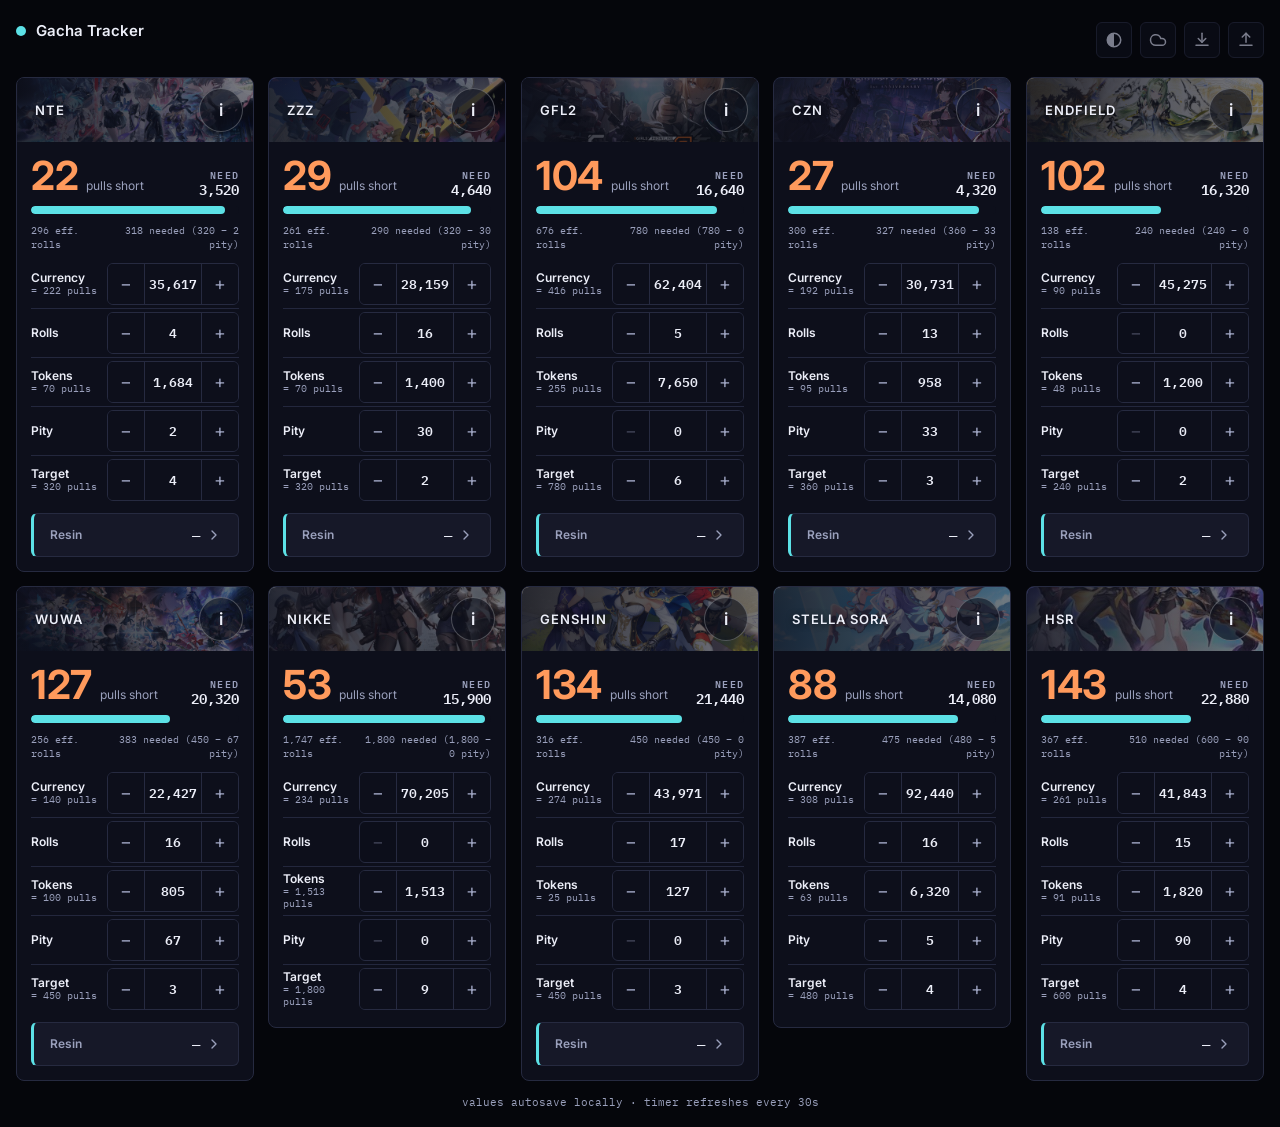
==== index.html @ 39e15538 "localStorage of tokens" ====
<!DOCTYPE html>
<html lang="en">
<head>
<meta charset="UTF-8">
<meta name="viewport" content="width=device-width, initial-scale=1.0">
<meta name="theme-color" content="#05060B">
<title>Gacha Tracker</title>
<link rel="preconnect" href="https://fonts.googleapis.com">
<link rel="preconnect" href="https://fonts.gstatic.com" crossorigin>
<link rel="stylesheet" href="https://fonts.googleapis.com/css2?family=IBM+Plex+Mono:wght@400;500;600&family=Inter:wght@400;500;600;700&display=swap">
<script>
/* theme: apply the stored theme before first paint so there is no flash */
(function(){
  try{
    var t = localStorage.getItem("gacha-theme");
    if(t === "lime" || t === "midnight") document.documentElement.dataset.theme = t;
  }catch(e){}
})();
</script>
<style>
  /* --- tokens: shared structure, per-theme palette ---
     The layout below is theme-independent; only the colour tokens change.
     Midnight = navy/cyan, Lime = warm dark/lime. */
  :root{
    color-scheme:dark;
    --page:#05060B; --card:#0D0F1B; --raised:#161828; --field:#0D0F1B; --track:#0D0F1B;
    --border:#262A40; --border-control:#2A2F48; --divider:#23273D;
    --txt:#ECEEF8; --soft:#C9CDE3; --muted:#9AA0BC;
    --acc:#5CE1E6; --acc-done:#9BF0F3; --warn:#FF9A5C;
    --hover:#1B1F33; --focus:#161A2C;
    --ov1:rgba(13,15,27,.88); --ov2:rgba(13,15,27,.55); --ov-info:rgba(13,15,27,.6);
    --display:'Inter','Segoe UI',system-ui,-apple-system,sans-serif;
    --mono:'IBM Plex Mono',ui-monospace,SFMono-Regular,Menlo,monospace;
    --r:8px; --r-sm:6px;
  }
  html[data-theme="lime"]{
    --page:#161313; --card:#1c1919; --raised:#232020; --field:#151212; --track:#0f0d0d;
    --border:#2d2929; --border-control:#2d2929; --divider:#2d2929;
    --txt:#f5f3f3; --soft:#cfc9c9; --muted:#a09a9a;
    --acc:#76c442; --acc-done:#a8e063; --warn:#ff9a5c;
    --hover:#262222; --focus:#201d1d;
    --ov1:rgba(22,19,19,.88); --ov2:rgba(22,19,19,.55); --ov-info:rgba(22,19,19,.6);
  }

  /* --- page shell: reset, layout, grid --- */
  *{box-sizing:border-box;}
  html{-webkit-tap-highlight-color:transparent;}
  body{margin:0;background:var(--page);color:var(--txt);font:400 14px/1.4 var(--display);font-variant-numeric:tabular-nums;padding:16px max(16px,env(safe-area-inset-right)) max(16px,env(safe-area-inset-bottom)) max(16px,env(safe-area-inset-left));max-width:1800px;margin-inline:auto;touch-action:manipulation;}
  header{position:relative;}
  h1{display:flex;align-items:center;gap:10px;font:600 15px/1.2 var(--display);margin:6px 0 14px;padding:0 140px 0 0;}
  h1::before{content:"";width:10px;height:10px;border-radius:50%;background:var(--acc);flex:none;}
  .foot{color:var(--muted);font:400 11px/1.4 var(--mono);text-align:center;margin:14px 0 0;}
  .games{display:grid;gap:14px;grid-template-columns:repeat(auto-fit,minmax(270px,1fr));align-items:start;}
  @media (min-width:1280px){.games{grid-template-columns:repeat(5,1fr);}}

  /* --- tools: theme / export / import --- */
  .tools{position:absolute;top:0;right:0;z-index:5;display:flex;gap:8px;}
  .tool{width:36px;height:36px;padding:0;display:grid;place-items:center;background:var(--card);border:1px solid var(--border);border-radius:var(--r-sm);color:var(--soft);cursor:pointer;opacity:.6;transition:opacity .15s ease,background .15s ease,color .15s ease;}
  .tool:hover{opacity:1;background:var(--hover);color:var(--acc);}
  .tool:active{background:var(--focus);}
  .tool:focus-visible{opacity:1;outline:2px solid var(--acc);outline-offset:2px;}
  .tool svg{width:18px;height:18px;display:block;}
  .status{min-height:1.4em;margin:0 0 8px;font:400 11px/1.4 var(--mono);color:var(--muted);}
  .status[data-tone="ok"]{color:var(--acc);}
  .status[data-tone="err"]{color:var(--warn);}

  /* --- theme menu --- */
  .theme-wrap{position:relative;}
  .theme-menu{position:absolute;top:42px;right:0;z-index:20;min-width:168px;padding:4px;background:var(--card);border:1px solid var(--border);border-radius:var(--r);box-shadow:0 14px 34px rgba(0,0,0,.6);}
  .theme-menu[hidden]{display:none;}
  .theme-opt{display:flex;align-items:center;gap:9px;width:100%;padding:8px 9px;background:none;border:0;border-radius:var(--r-sm);color:var(--soft);font:600 12px/1.2 var(--display);text-align:left;cursor:pointer;}
  .theme-opt:hover{background:var(--hover);color:var(--txt);}
  .theme-opt:focus-visible{outline:2px solid var(--acc);outline-offset:-2px;}
  .theme-opt[aria-selected="true"]{color:var(--txt);}
  .swatch{width:12px;height:12px;border-radius:50%;flex:none;border:1px solid rgba(255,255,255,.25);}
  .theme-opt .check{margin-left:auto;color:var(--acc);font:600 12px/1 var(--display);}

  /* --- cloud sync button states (the menu reuses the theme menu styles) --- */
  .tool[data-state="on"]{opacity:1;color:var(--acc);}
  .tool[data-state="busy"]{opacity:1;color:var(--acc);}
  .tool[data-state="err"]{opacity:1;color:var(--warn);}
  @media (prefers-reduced-motion:no-preference){
    .tool[data-state="busy"]{animation:syncpulse 1s ease-in-out infinite;}
    @keyframes syncpulse{50%{opacity:.35;}}
  }

  /* --- card frame --- */
  .game{container-type:inline-size;background:var(--card);border:1px solid var(--border);border-radius:var(--r);overflow:hidden;}

  /* --- header banner + infotip --- */
  .ghead{position:relative;height:64px;display:flex;align-items:center;justify-content:flex-start;background-size:cover;background-position:center 35%;}
  .ghead::before{content:"";position:absolute;inset:0;background:linear-gradient(90deg,var(--ov1),var(--ov2));}
  .ghead h2{position:relative;margin:0;padding:0 64px 0 18px;font:600 14px/1.1 var(--display);letter-spacing:.08em;text-transform:uppercase;color:var(--txt);text-shadow:0 1px 6px rgba(0,0,0,.7);}
  .info-wrap{position:absolute;top:10px;right:10px;}
  .info{width:44px;height:44px;display:grid;place-items:center;border-radius:50%;border:1px solid rgba(255,255,255,.25);background:var(--ov-info);color:var(--txt);font:600 17px/1 var(--display);cursor:pointer;padding:0;}
  .info:hover{border-color:var(--acc);color:var(--acc);}
  .info:focus-visible{outline:2px solid var(--acc);outline-offset:2px;}
  .tip{display:none;position:absolute;top:52px;right:0;z-index:6;width:max-content;max-width:230px;background:var(--raised);border:1px solid var(--border);border-radius:var(--r);padding:8px 10px;font:400 12px/1.5 var(--mono);color:var(--soft);text-align:left;box-shadow:0 14px 34px rgba(0,0,0,.6);}
  .info-wrap:hover .tip,.info-wrap:focus-within .tip{display:block;}

  /* --- card body --- */
  .body{display:flex;flex-direction:column;gap:10px;padding:16px 18px 18px;}

  /* --- result block (flat) --- */
  .result{display:flex;flex-direction:column;gap:10px;background:none;border:0;padding:0;}
  .result-top{display:flex;flex-wrap:wrap;justify-content:space-between;align-items:flex-end;gap:6px 10px;}
  .deficit{display:flex;align-items:baseline;gap:8px;min-width:0;}
  .defnum{font:700 50px/1 var(--display);letter-spacing:-.01em;color:var(--warn);}
  .defnum.done{color:var(--acc-done);}
  .deficit>span{font:400 12px/1.2 var(--display);color:var(--muted);}
  .need{display:flex;flex-direction:column;align-items:flex-end;gap:3px;}
  .cat{font:600 10px/1 var(--mono);letter-spacing:.14em;text-transform:uppercase;color:var(--muted);}
  .need b{font:600 14px/1 var(--mono);color:var(--txt);}
  .bar{height:8px;border-radius:4px;background:var(--track);overflow:hidden;}
  .fill{display:block;height:100%;width:0;border-radius:4px;background:var(--acc);transition:width .18s ease-out;}
  .caption{display:flex;justify-content:space-between;gap:8px;font:400 10px/1.35 var(--mono);}
  .caption .a,.caption .b{color:var(--muted);}
  .caption .b{text-align:right;}

  /* --- input rows + stepper --- */
  .fields{display:flex;flex-direction:column;}
  .field{display:flex;align-items:center;justify-content:space-between;gap:8px;padding:3px 0;border-top:1px solid var(--divider);}
  .field:first-child{border-top:none;}
  .fl{display:flex;flex-direction:row;align-items:baseline;flex-wrap:wrap;gap:0 5px;min-width:0;}
  .fl-name{font:600 13px/1.2 var(--display);color:var(--txt);}
  .fl-sub{font:400 10px/1.2 var(--mono);color:var(--muted);white-space:nowrap;}
  .stepper{display:flex;flex:0 0 auto;align-items:center;background:var(--field);border:1px solid var(--border);border-radius:var(--r-sm);overflow:hidden;}
  .step{width:36px;height:40px;display:grid;place-items:center;background:var(--card);border:0;color:var(--muted);font:400 18px/1 var(--display);cursor:pointer;padding:0;}
  .step:hover:not(:disabled){background:var(--hover);color:var(--acc);}
  .step:focus-visible{outline:2px solid var(--acc);outline-offset:-2px;}
  .step:disabled{opacity:.35;cursor:default;}
  .sinput{width:66px;height:40px;min-width:0;padding:0 2px;background:transparent;border:0;border-left:1px solid var(--border);border-right:1px solid var(--border);color:var(--txt);font:600 13px/1 var(--mono);text-align:center;}
  .sinput:focus{background:var(--focus);outline:0;}
  .sinput:focus-visible{outline:2px solid var(--acc);outline-offset:-2px;}

  /* --- resin panel --- */
  .resin{margin:0;}
  .resin-btn{display:flex;align-items:center;justify-content:space-between;gap:8px;height:44px;padding:0 16px;background:var(--raised);border:1px solid var(--border);border-left:3px solid var(--acc);border-radius:var(--r-sm);color:var(--muted);font:600 12px/1 var(--display);cursor:pointer;list-style:none;}
  .resin-btn::-webkit-details-marker{display:none;}
  .resin-btn::marker{content:"";}
  .resin-btn:hover{background:var(--hover);}
  .resin-btn:focus-visible{outline:2px solid var(--acc);outline-offset:2px;}
  .resin-right{display:flex;align-items:center;gap:6px;font:600 14px/1 var(--mono);color:var(--txt);}
  .chev{color:var(--muted);transition:transform .18s ease-out;}
  details[open] .chev{transform:rotate(90deg);}
  .resin-body{margin-top:10px;background:var(--raised);border:1px solid var(--border);border-radius:var(--r-sm);padding:4px 12px 6px;}
  .rrow{display:flex;align-items:center;justify-content:space-between;gap:10px;padding:5px 0;border-top:1px solid var(--divider);}
  .rrow:first-child{border-top:none;}
  .rlabel{flex:0 0 auto;font:500 12px/1.2 var(--display);color:var(--muted);}
  .rout{font:500 12px/1.2 var(--mono);color:var(--txt);text-align:right;}
  .rout.big{font-weight:600;font-size:14px;color:var(--acc);}
  .well{flex:0 0 auto;width:104px;height:36px;padding:0 8px;background:var(--field);border:1px solid var(--border);border-radius:var(--r-sm);color:var(--txt);font:600 13px/1 var(--mono);text-align:center;}
  .well:focus{background:var(--focus);outline:0;}
  .well:focus-visible{outline:2px solid var(--acc);outline-offset:-2px;}

  /* --- narrow cards: container query on .game --- */
  @container (max-width:320px){
    .body{padding:14px 14px 14px;gap:9px;}
    .sinput{width:58px;}
    .fl-name{font-size:12px;}
    .fl-sub{white-space:normal;}
    .defnum{font-size:40px;}
    .ghead h2{font-size:13px;}
    .well{width:88px;}
  }

  /* --- motion --- */
  @media (prefers-reduced-motion:reduce){
    .chev,.fill{transition:none;}
  }
</style>
</head>
<body>
<header>
  <h1>Gacha Tracker</h1>
  <div class="tools">
    <div class="theme-wrap">
      <button type="button" class="tool" id="themeBtn" aria-label="Change theme" aria-haspopup="listbox" aria-expanded="false" aria-controls="themeMenu" title="Change theme">
        <svg viewBox="0 0 24 24" fill="none" stroke="currentColor" stroke-width="2" stroke-linecap="round" stroke-linejoin="round" aria-hidden="true"><circle cx="12" cy="12" r="9"/><path d="M12 3a9 9 0 0 0 0 18z" fill="currentColor" stroke="none"/></svg>
      </button>
      <div class="theme-menu" id="themeMenu" role="listbox" aria-label="Theme" hidden></div>
    </div>
    <div class="theme-wrap">
      <button type="button" class="tool" id="syncBtn" data-state="off" aria-label="Connect Google Drive" title="Connect Google Drive" aria-haspopup="menu" aria-expanded="false" aria-controls="syncMenu">
        <svg viewBox="0 0 24 24" fill="none" stroke="currentColor" stroke-width="2" stroke-linecap="round" stroke-linejoin="round" aria-hidden="true"><path d="M17.5 19H9a7 7 0 1 1 6.71-9h1.79a4.5 4.5 0 1 1 0 9Z"/></svg>
      </button>
      <div class="theme-menu" id="syncMenu" role="menu" aria-label="Google Drive sync" hidden>
        <button type="button" class="theme-opt" role="menuitem" data-act="sync">Sync now</button>
        <button type="button" class="theme-opt" role="menuitem" data-act="disconnect">Disconnect</button>
      </div>
    </div>
    <button type="button" class="tool" id="exportBtn" aria-label="Export JSON" title="Export JSON">
      <svg viewBox="0 0 24 24" fill="none" stroke="currentColor" stroke-width="2" stroke-linecap="round" stroke-linejoin="round" aria-hidden="true"><path d="M12 3v12"/><path d="M7 10l5 5 5-5"/><path d="M4 19h16"/></svg>
    </button>
    <button type="button" class="tool" id="importBtn" aria-label="Import JSON" title="Import JSON">
      <svg viewBox="0 0 24 24" fill="none" stroke="currentColor" stroke-width="2" stroke-linecap="round" stroke-linejoin="round" aria-hidden="true"><path d="M12 15V3"/><path d="M7 8l5-5 5 5"/><path d="M4 19h16"/></svg>
    </button>
    <input type="file" id="importFile" accept="application/json,.json" aria-label="Choose a gacha-tracker JSON backup to import" hidden>
  </div>
  <p class="status" id="status" role="status" aria-live="polite"></p>
</header>
<main class="games" id="games"></main>
<p class="foot">values autosave locally · timer refreshes every 30s</p>
<script>
/* ===== data: per-game config — the only constants that vary per game ===== */
// gemPerPull: gems per pull | glitterPerPull: 2nd currency per pull (1 = direct tickets)
// targetMult: Target pulls = target count * this | deficitPerPull: gems per deficit pull (kept as in sheet)
// resinCap/regenMin: null = no resin section for that game
const GAMES = [
  { id:"NTE", gemPerPull:160, glitterPerPull:24, glitterName:"Starglitter", targetMult:80, deficitPerPull:160, resinCap:360, regenMin:6,
    defaults:{ gems:35617, rolls:4, glitter:1684, pity:2, target:4, resin:24, thresh:40 } },
  { id:"ZZZ", gemPerPull:160, glitterPerPull:20, glitterName:"Starglitter", targetMult:160, deficitPerPull:160, resinCap:240, regenMin:6,
    defaults:{ gems:28159, rolls:16, glitter:1400, pity:30, target:2, resin:1, thresh:60 } },
  { id:"GFL2", gemPerPull:150, glitterPerPull:30, glitterName:"Starglitter", targetMult:130, deficitPerPull:160, resinCap:260, regenMin:5,
    defaults:{ gems:62404, rolls:5, glitter:7650, pity:0, target:6, resin:22, thresh:120 } },
  { id:"CZN", gemPerPull:160, glitterPerPull:10, glitterName:"Starglitter", targetMult:120, deficitPerPull:160, resinCap:320, regenMin:6,
    defaults:{ gems:30731, rolls:13, glitter:958, pity:33, target:3, resin:105, thresh:20 } },
  { id:"Endfield", gemPerPull:500, glitterPerPull:25, glitterName:"Starglitter", targetMult:120, deficitPerPull:160, resinCap:360, regenMin:7.2,
    defaults:{ gems:45275, rolls:0, glitter:1200, pity:0, target:2, resin:8, thresh:20 } },
  { id:"WuWa", gemPerPull:160, glitterPerPull:8, glitterName:"Starglitter", targetMult:150, deficitPerPull:160, resinCap:240, regenMin:6,
    defaults:{ gems:22427, rolls:16, glitter:805, pity:67, target:3, resin:1, thresh:180 } },
  { id:"Nikke", gemPerPull:300, glitterPerPull:1, glitterName:"Tickets", targetMult:200, deficitPerPull:300, resinCap:null, regenMin:null,
    defaults:{ gems:70205, rolls:0, glitter:1513, pity:0, target:9 } },
  { id:"Genshin", gemPerPull:160, glitterPerPull:5, glitterName:"Starglitter", targetMult:150, deficitPerPull:160, resinCap:200, regenMin:8,
    defaults:{ gems:43971, rolls:17, glitter:127, pity:0, target:3, resin:5, thresh:40 } },
  { id:"Stella Sora", gemPerPull:300, glitterPerPull:100, glitterName:"Starglitter", targetMult:120, deficitPerPull:160, resinCap:240, regenMin:null,
    defaults:{ gems:92440, rolls:16, glitter:6320, pity:5, target:4 } },
  { id:"HSR", gemPerPull:160, glitterPerPull:20, glitterName:"Starglitter", targetMult:150, deficitPerPull:160, resinCap:300, regenMin:6,
    defaults:{ gems:41843, rolls:15, glitter:1820, pity:90, target:4, resin:22, thresh:60 } },
];

/* ===== pure math: no DOM, no globals — unit-tested by test/calc.test.js =====
   Keep this section DOM-free: it is the natural seam if the file is ever split.
   computePulls(g, v)      -> pull counts, effective rolls, need, deficit, progress
   computeResin(g, v, now) -> resin regen state, or null when never checked     */
function computePulls(g, v){
  const gemPulls   = Math.floor((v.gems||0)/g.gemPerPull);
  const tokenPulls = Math.floor((v.glitter||0)/g.glitterPerPull);
  const pity = v.pity||0, target = v.target||0;
  const eff = gemPulls + (v.rolls||0) + tokenPulls;
  const need = target*g.targetMult, pulls = need - pity, def = pulls - eff;
  return {
    gemPulls, tokenPulls, pity, target, eff, need, pulls, def,
    short: def>0,
    needCurrency: def>0 ? def*g.deficitPerPull : 0,
    pct: pulls<=0 ? 100 : Math.max(0, Math.min(100, eff/pulls*100)),
  };
}
function computeResin(g, v, now){
  if(!g.resinCap || !g.regenMin) return null;
  const t = v.checked ? new Date(v.checked) : null;
  if(!t || isNaN(t)) return null;
  const elMin  = Math.max(0,(now - t.getTime())/60000);
  const cur    = Math.min(g.resinCap, (v.resin||0) + elMin/g.regenMin);
  const thresh = v.thresh||0;
  return {
    t, elMin, cur, thresh,
    fullH: (g.resinCap-cur)*g.regenMin/60,
    xH:    Math.max(0,(thresh-cur)*g.regenMin/60),
  };
}

/* sync planner: what to do when this device and Google Drive disagree.
   Times are ms since epoch. "ask" = this device has edits Drive has not seen AND Drive is newer. */
function planSync({hasRemote, same, remoteT, localT, synced, linked}){
  if(!hasRemote) return "push";
  if(same) return "settle";
  if(remoteT <= localT) return "push";
  return (!linked || localT > synced) ? "ask" : "pull";
}

/* ===== helpers: DOM lookups + number/date formatting ===== */
const $ = id => document.getElementById(id);
const NFmt = new Intl.NumberFormat();
function fmtDur(h){ if(!isFinite(h)||h<0) return "—"; if(h<=0) return "full"; const m=Math.round(h*60); return Math.floor(m/60)>0?`${Math.floor(m/60)}h ${m%60}m`:`${m%60}m`; }
function nowLocal(){ const d=new Date(); d.setMinutes(d.getMinutes()-d.getTimezoneOffset()); return d.toISOString().slice(0,16); }
function pad2(n){ return String(n).padStart(2,"0"); }
function fmtStamp(d){ return `${pad2(d.getDate())}/${pad2(d.getMonth()+1)}/${String(d.getFullYear()).slice(-2)} ${pad2(d.getHours())}:${pad2(d.getMinutes())}`; }
const rawOf = id => { const el=$(id); return el?el.value.replace(/[^\d]/g,""):""; };
const numOf = id => { const r=rawOf(id); return r===""?0:+r; };
function setText(el,t){ if(el&&el.textContent!==t) el.textContent=t; }
function setNum(id,v){ const el=$(id); if(!el) return; const r=String(v==null?"":v).replace(/[^\d]/g,""); el.value = r===""?"":NFmt.format(+r); }
function fmtRaw(v){ return v===""?"":NFmt.format(+v); }

/* ===== view: card markup (element ids are the contract with calc() below) ===== */
const FIELDS = [
  ["gems",   "Currency", "gemPulls"],
  ["rolls",  "Rolls",    null],
  ["glitter","Tokens",   "glitterPulls"],
  ["pity",   "Pity",     null],
  ["target", "Target",   "targetPulls"],
];

function render(g){
  const p = g.id;
  const slug = p.toLowerCase().replace(/\s+/g,"-");
  const spec = `${g.targetMult} pity · ${g.gemPerPull}/pull · ${g.glitterPerPull} tokens` + (g.resinCap?` · ${g.resinCap} cap · ${g.regenMin}min`:"");
  const fields = FIELDS.map(([key,label,subId])=>`
      <div class="field">
        <label class="fl" for="${p}-${key}">
          <span class="fl-name">${label}</span>${subId?`\n          <span class="fl-sub" id="${p}-${subId}">—</span>`:""}
        </label>
        <div class="stepper">
          <button type="button" tabindex="-1" class="step" data-target="${p}-${key}" data-d="-1" aria-label="Decrease ${label} for ${p}">−</button>
          <input class="num sinput" type="text" id="${p}-${key}" name="${p}-${key}" inputmode="numeric" autocomplete="off" aria-label="${label} for ${p}">
          <button type="button" tabindex="-1" class="step" data-target="${p}-${key}" data-d="1" aria-label="Increase ${label} for ${p}">+</button>
        </div>
      </div>`).join("");
  const hasResin = !!(g.resinCap && g.regenMin);
  const resin = hasResin ? `
    <details class="resin">
      <summary class="resin-btn">
        <span>Resin</span>
        <span class="resin-right"><span id="${p}-resinSummary">—</span><svg class="chev" width="16" height="16" viewBox="0 0 24 24" aria-hidden="true"><path d="M9 6l6 6-6 6" fill="none" stroke="currentColor" stroke-width="2" stroke-linecap="round" stroke-linejoin="round"/></svg></span>
      </summary>
      <div class="resin-body">
        <div class="rrow"><label class="rlabel" for="${p}-resin">Last resin</label><input class="num well" type="text" id="${p}-resin" name="${p}-resin" inputmode="numeric" autocomplete="off" aria-label="Last resin for ${p}"></div>
        <div class="rrow"><div class="rlabel">Last checked</div><div class="rout" id="${p}-checked">—</div></div>
        <div class="rrow"><div class="rlabel">Time since</div><div class="rout" id="${p}-since">—</div></div>
        <div class="rrow"><div class="rlabel">Current</div><div class="rout big" id="${p}-cur">—</div></div>
        <div class="rrow"><div class="rlabel">Full in</div><div class="rout" id="${p}-fullIn">—</div></div>
        <div class="rrow"><div class="rlabel">Full at</div><div class="rout" id="${p}-fullAt">—</div></div>
        <div class="rrow"><label class="rlabel" for="${p}-thresh">X</label><input class="num well" type="text" id="${p}-thresh" name="${p}-thresh" inputmode="numeric" autocomplete="off" aria-label="Resin alert threshold for ${p}"></div>
        <div class="rrow"><div class="rlabel">X in</div><div class="rout" id="${p}-xIn">—</div></div>
      </div>
    </details>` : "";
  return `<div class="game" id="game-${p}">
    <div class="ghead" style="background-image:url('assets/${slug}.jpg')">
      <h2 translate="no">${p}</h2>
      <span class="info-wrap">
        <button type="button" tabindex="-1" class="info" aria-label="${p} rates and limits" aria-describedby="${p}-tip">i</button>
        <span class="tip" role="tooltip" id="${p}-tip">${spec}</span>
      </span>
    </div>
    <div class="body">
      <section class="result" aria-live="polite">
        <div class="result-top">
          <div class="deficit"><b class="defnum" id="${p}-defPulls">—</b><span id="${p}-defLabel">pulls short</span></div>
          <div class="need"><span class="cat">Need</span><b id="${p}-defGems">—</b></div>
        </div>
        <div class="bar" id="${p}-bar" role="progressbar" aria-valuemin="0" aria-valuemax="100" aria-valuenow="0" aria-label="Progress toward target"><span class="fill" id="${p}-fill"></span></div>
        <div class="caption">
          <span class="a"><span id="${p}-eff">—</span> eff. rolls</span>
          <span class="b"><span id="${p}-need">—</span> needed (<span id="${p}-targetEcho">—</span> − <span id="${p}-pityEcho">—</span> pity)</span>
        </div>
      </section>
      <div class="fields">${fields}
      </div>
      ${resin}
    </div>
  </div>`;
}

/* ===== update: read DOM → compute → write DOM → persist ===== */
function calc(g){
  const p = g.id, now = Date.now();
  const r = computePulls(g, {
    gems:numOf(`${p}-gems`), rolls:numOf(`${p}-rolls`), glitter:numOf(`${p}-glitter`),
    pity:numOf(`${p}-pity`), target:numOf(`${p}-target`),
  });

  setText($(`${p}-gemPulls`), `= ${NFmt.format(r.gemPulls)} pulls`);
  setText($(`${p}-glitterPulls`), `= ${NFmt.format(r.tokenPulls)} pulls`);
  setText($(`${p}-targetPulls`), `= ${NFmt.format(r.need)} pulls`);

  const big=$(`${p}-defPulls`);
  setText(big, NFmt.format(r.short?r.def:Math.abs(r.def)));
  big.className = "defnum"+(r.short?"":" done");
  setText($(`${p}-defLabel`), r.short?"pulls short":(r.def===0?"goal reached":"pulls spare"));
  setText($(`${p}-defGems`), NFmt.format(r.needCurrency));
  setText($(`${p}-eff`), NFmt.format(r.eff));
  setText($(`${p}-need`), NFmt.format(r.pulls));
  setText($(`${p}-targetEcho`), NFmt.format(r.need));
  setText($(`${p}-pityEcho`), NFmt.format(r.pity));

  $(`${p}-fill`).style.width = r.pct.toFixed(1)+"%";
  $(`${p}-bar`).setAttribute("aria-valuenow", String(Math.round(r.pct)));

  const root=$("game-"+p);
  if(root) root.querySelectorAll('.step[data-d="-1"]').forEach(b=>{ b.disabled = numOf(b.dataset.target)<=0; });

  if(g.resinCap && g.regenMin){
    const rs = computeResin(g, {resin:numOf(`${p}-resin`), thresh:numOf(`${p}-thresh`), checked:CHECKED[p]}, now);
    if(rs){
      setText($(`${p}-checked`), fmtStamp(rs.t));
      setText($(`${p}-since`), `${Math.floor(rs.elMin/60)}h ${Math.floor(rs.elMin%60)}m ago`);
      setText($(`${p}-cur`), `${Math.floor(rs.cur)} / ${g.resinCap}`);
      setText($(`${p}-fullIn`), fmtDur(rs.fullH));
      setText($(`${p}-fullAt`), rs.fullH<=0?"—":fmtStamp(new Date(now+rs.fullH*3600e3)));
      setText($(`${p}-xIn`), rs.thresh<=0?"—":(rs.xH<=0?"reached":fmtDur(rs.xH)));
      setText($(`${p}-resinSummary`), `${Math.floor(rs.cur)}/${g.resinCap}`);
    } else {
      ["checked","since","cur","fullIn","fullAt","xIn"].forEach(k=>setText($(`${p}-${k}`),"—"));
      setText($(`${p}-resinSummary`),"—");
    }
  }
  const data={gems:rawOf(`${p}-gems`),rolls:rawOf(`${p}-rolls`),glitter:rawOf(`${p}-glitter`),pity:rawOf(`${p}-pity`),target:rawOf(`${p}-target`)};
  if(g.resinCap){ data.resin=rawOf(`${p}-resin`); data.checked=CHECKED[p]||""; data.thresh=rawOf(`${p}-thresh`); }
  const json = JSON.stringify(data), prev = localStorage.getItem("gacha-"+p);
  if(json !== prev){
    localStorage.setItem("gacha-"+p, json);
    if(prev !== null) markModified();   // first-ever write of defaults is not an edit
  }
}
function calcAll(){ GAMES.forEach(calc); }
const CHECKED = {};   // per-game "last checked" stamp (local "YYYY-MM-DDTHH:mm"), set only by editing Last resin

/* ===== backup: the persisted values as a .json file =====
   The file is exactly the stored shape — { "<game id>": { field: value } } — so a
   hand-edited or partial file imports fine. */
function collect(){   // { "<game id>": {stored fields} } — also what the cloud file holds
  const out = {};
  GAMES.forEach(g=>{
    try{ out[g.id] = JSON.parse(localStorage.getItem("gacha-"+g.id)||"{}"); }catch{ out[g.id] = {}; }
  });
  return out;
}
function exportData(){
  const out = collect();
  const name = `gacha-tracker-${nowLocal().slice(0,10)}.json`;
  const url = URL.createObjectURL(new Blob([JSON.stringify(out,null,2)+"\n"],{type:"application/json"}));
  const a = document.createElement("a");
  a.href = url; a.download = name;
  document.body.appendChild(a); a.click(); a.remove();
  setTimeout(()=>URL.revokeObjectURL(url), 1000);
  return name;
}
function importData(data){   // throws on anything that is not a game map
  if(!data || typeof data !== "object" || Array.isArray(data)) throw new Error("not a game map");
  Object.keys(data).forEach(id=>localStorage.setItem("gacha-"+id, JSON.stringify(data[id])));
  loadState(); calcAll();
}
function setStatus(msg, tone){
  const el = $("status"); if(!el) return;
  el.textContent = msg||""; el.dataset.tone = tone||"";
}
async function importBackupFile(file){
  let data;
  try{ data = JSON.parse(await file.text()); }
  catch{ return setStatus("Could not read that file as JSON.", "err"); }
  if(!confirm(`Replace all saved values with "${file.name}"?`)) return setStatus("Import cancelled — nothing changed.", "");
  try{ importData(data); setStatus(`Imported "${file.name}".`, "ok"); }
  catch{ setStatus(`"${file.name}" is not a gacha-tracker backup.`, "err"); }
}

/* ===== cloud: optional Google Drive sync (appDataFolder) =====
   One file, gacha-tracker.json, in this app's hidden Drive folder (scope drive.appdata: the app
   cannot see any other Drive file, and the file does not show up in the user's Drive UI).
   localStorage stays the source of truth for the page; Drive is a mirror: pushed ~3s after an edit,
   pulled on start and when the tab regains focus. Last-write-wins by timestamp, with one confirm
   when both sides changed. Sign-in = Google Identity Services, storage = drivestore. Both load
   lazily, so the page works offline and with no client id. The export/import JSON is untouched. */
const GOOGLE_CLIENT_ID = "399275589256-86h33rg3f2onusmq9llauog599nifqu5.apps.googleusercontent.com";   // OAuth "Web application" client id, e.g. "1234-abcd.apps.googleusercontent.com"
const DRIVE_SCOPE = "https://www.googleapis.com/auth/drive.appdata";
const CLOUD_FILE = "gacha-tracker.json";
const SYNC_KEY = "gacha-sync";   // { linked, modified, synced } — ms timestamps, local only
const TOKEN_KEY = "gacha-sync-token";   // { t:<access token>, exp:<ms> } — shared by every tab of this origin
const GIS_URL = "https://accounts.google.com/gsi/client";
const DRIVESTORE_URL = "https://cdn.jsdelivr.net/npm/drivestore@0.2.1/+esm";
const cloud = { libs:null, store:null, token:"", exp:0, tokenP:null, interactive:false,
                busy:false, again:false, timer:0, applying:false, state:"off", last:0 };

function syncMeta(){
  try{ const m = JSON.parse(localStorage.getItem(SYNC_KEY)||"{}"); return (m && typeof m==="object") ? m : {}; }
  catch{ return {}; }
}
function setSyncMeta(patch){ try{ localStorage.setItem(SYNC_KEY, JSON.stringify({...syncMeta(), ...patch})); }catch{} }
function markModified(){   // called by calc() when stored values really changed
  if(cloud.applying) return;
  setSyncMeta({modified:Date.now()});
  scheduleSync();
}
function scheduleSync(){
  if(cloud.applying || !syncMeta().linked) return;
  clearTimeout(cloud.timer);
  cloud.timer = setTimeout(()=>syncNow(), 3000);
}
function setCloudState(st){
  cloud.state = st;
  const btn = $("syncBtn"); if(!btn) return;
  const label = {
    off:  "Connect Google Drive",
    on:   cloud.last ? `Google Drive sync — last synced ${fmtStamp(new Date(cloud.last))}` : "Google Drive sync — options",
    busy: "Syncing with Google Drive…",
    err:  "Google Drive: sync failed — click to retry",
  }[st];
  btn.dataset.state = st;
  btn.setAttribute("aria-label", label);
  btn.setAttribute("title", label);
}

function loadScript(src){
  return new Promise((res, rej)=>{
    const el = document.createElement("script");
    el.src = src; el.async = true; el.onload = res;
    el.onerror = ()=>rej(new Error("Could not load "+src));
    document.head.appendChild(el);
  });
}
function ensureLibs(){
  if(!cloud.libs) cloud.libs = (async()=>{
    if(!GOOGLE_CLIENT_ID) throw new Error("no-client-id");
    if(!(window.google && google.accounts && google.accounts.oauth2)) await loadScript(GIS_URL);
    const mod = await import(DRIVESTORE_URL);
    // drivestore@0.2.1 calls the fetch you pass in as a method of its own options object, so `this`
    // is not the Window. Chrome ignores that, Firefox throws "'fetch' called on an object that does
    // not implement interface Window" on every request. The arrow wrapper pins the receiver to
    // window; it wraps reads and writes alike. Re-check on any drivestore bump.
    // A 401 means the stored token is dead (expired early, revoked, or disconnected in another tab):
    // drop it here so drivestore's own one-shot 401 retry calls getToken() and gets a fresh one.
    cloud.store = mod.createDriveStore({ accessToken:getToken, rootName:"gacha-tracker",
                                         fetch:async (...a)=>{ const r = await window.fetch(...a); if(r.status === 401) dropToken(); return r; } });
  })().catch(e=>{ cloud.libs = null; throw e; });
  return cloud.libs;
}
// The access token is kept in localStorage (key gacha-sync-token) so a reload or a second tab reuses it
// instead of asking Google again. Trade-off: any script running on this origin can read it; it is
// limited to the drive.appdata scope and lives ~1h. cloud.token/exp is only the fallback for when
// localStorage is unavailable (private mode / blocked), where it behaves as before: per tab.
function readToken(){
  try{
    const o = JSON.parse(localStorage.getItem(TOKEN_KEY) || "null");
    if(o && o.t && Date.now() < o.exp) return o.t;
  }catch{}
  return (cloud.token && Date.now() < cloud.exp) ? cloud.token : "";
}
function storeToken(t, exp){
  cloud.token = t; cloud.exp = exp;
  try{ localStorage.setItem(TOKEN_KEY, JSON.stringify({t, exp})); }catch{}
}
function dropToken(){
  cloud.token = ""; cloud.exp = 0;
  try{ localStorage.removeItem(TOKEN_KEY); }catch{}
}
// access tokens last ~1h and there is no refresh token in the browser flow, so renewal asks Google
// again: silently (prompt "none") during auto-sync, with UI only when the user clicked something.
function requestToken(silent){
  return new Promise((resolve, reject)=>{
    const fail = code=>{ const e = new Error(code); e.auth = true; reject(e); };
    google.accounts.oauth2.initTokenClient({
      client_id: GOOGLE_CLIENT_ID, scope: DRIVE_SCOPE, prompt: silent ? "none" : "",
      callback: r=>{
        if(r.error) return fail(r.error);
        if(!google.accounts.oauth2.hasGrantedAllScopes(r, DRIVE_SCOPE)) return fail("scope_denied");
        storeToken(r.access_token, Date.now() + (Number(r.expires_in)||3600)*1000 - 60000);
        resolve(r.access_token);
      },
      error_callback: e=>fail((e && e.type) || "popup_failed"),
    }).requestAccessToken();
  });
}
function getToken(){
  const t = readToken();   // read each time, so a token another tab just refreshed is picked up
  if(t) return Promise.resolve(t);
  if(!cloud.tokenP) cloud.tokenP = requestToken(!cloud.interactive).finally(()=>{ cloud.tokenP = null; });
  return cloud.tokenP;
}

async function readRemote(){   // null when there is no file yet
  let txt;
  try{ txt = await cloud.store.read(CLOUD_FILE); }
  catch(e){ if(e && e.status === 404) return null; throw e; }
  let j; try{ j = JSON.parse(txt); }catch{ throw new Error("bad-remote"); }
  if(!j || !j.games || typeof j.games !== "object" || Array.isArray(j.games)) throw new Error("bad-remote");
  return j;
}
function sameGames(a, b){
  return GAMES.every(g=>JSON.stringify((a && a[g.id])||{}) === JSON.stringify((b && b[g.id])||{}));
}
function applyRemote(games){   // only known game ids, same path as a file import
  const pick = {};
  GAMES.forEach(g=>{ if(games[g.id] && typeof games[g.id] === "object") pick[g.id] = games[g.id]; });
  cloud.applying = true;
  try{ importData(pick); } finally{ cloud.applying = false; }
}
async function pushRemote(local, t){
  await cloud.store.write(CLOUD_FILE, JSON.stringify({ v:1, updatedAt:new Date(t).toISOString(), games:local }));
}

async function syncNow(opts){
  const interactive = !!(opts && opts.interactive);
  if(cloud.busy){ cloud.again = true; return; }
  cloud.busy = true; cloud.interactive = interactive;
  setCloudState("busy");
  try{
    await ensureLibs();
    const remote = await readRemote();
    const m = syncMeta(), local = collect(), localT = m.modified || 0;
    const remoteT = remote ? (Date.parse(remote.updatedAt) || 0) : 0;
    let plan = planSync({ hasRemote:!!remote, same:!!remote && sameGames(remote.games, local),
                          remoteT, localT, synced:m.synced || 0, linked:!!m.linked });
    let forced = false;
    if(plan === "ask"){
      const ok = confirm(`Google Drive already has saved values (${fmtStamp(new Date(remoteT))}).\n\n`
        + `OK: load the Drive copy and replace the values on this device.\n`
        + `Cancel: keep this device's values and overwrite the Drive copy.`);
      plan = ok ? "pull" : "push"; forced = !ok;
    }
    if(plan === "pull"){
      applyRemote(remote.games);
      setSyncMeta({ linked:true, modified:remoteT, synced:remoteT });
      setStatus("Loaded values from Google Drive.", "ok");
    } else if(plan === "push"){
      const t = forced ? Date.now() : (localT || Date.now());
      await pushRemote(local, t);
      setSyncMeta({ linked:true, modified:t, synced:t });
      if(interactive) setStatus("Saved to Google Drive.", "ok");
    } else {   // settle: identical data, just align the stamps
      const t = remoteT || localT || Date.now();
      setSyncMeta({ linked:true, modified:t, synced:t });
      if(interactive) setStatus("Google Drive is up to date.", "ok");
    }
    cloud.last = Date.now();
    setCloudState("on");
  }catch(e){
    console.error("[cloud sync]", e);
    if(e && e.status === 401) dropToken();
    setCloudState(syncMeta().linked ? "err" : "off");
    const body = String((e && e.body) || "");
    let msg;
    if(e.message === "no-client-id") msg = "Cloud sync is not configured — set GOOGLE_CLIENT_ID in index.html.";
    else if(e.message === "scope_denied") msg = "Drive access was not granted — tick the permission box on Google's consent screen.";
    else if(e.auth) msg = interactive ? "Google sign-in was cancelled or blocked." : "Google Drive needs you to sign in again — click the cloud button.";
    else if(e.message === "bad-remote") msg = "The file on Google Drive is not readable, so nothing was changed.";
    else if(e.status === 403 && /SERVICE_DISABLED|has not been used/i.test(body)) msg = "Enable the Google Drive API for this Google Cloud project.";
    else if(e instanceof TypeError) msg = `Could not reach Google Drive (${e.message}).`;
    else msg = `Google Drive sync failed (${e.status || e.message}).`;
    setStatus(msg, "err");
  }finally{
    cloud.busy = false; cloud.interactive = false;
    if(cloud.again){ cloud.again = false; scheduleSync(); }
  }
}
function disconnect(){
  clearTimeout(cloud.timer);
  const t = readToken();   // survives reloads now, so it can be revoked even in a fresh tab
  try{
    if(t && window.google && google.accounts && google.accounts.oauth2) google.accounts.oauth2.revoke(t, ()=>{});
    else if(t) fetch("https://oauth2.googleapis.com/revoke", { method:"POST", mode:"no-cors",
      headers:{"Content-Type":"application/x-www-form-urlencoded"}, body:"token="+encodeURIComponent(t) }).catch(()=>{});
  }catch{}
  dropToken(); cloud.last = 0;
  setSyncMeta({ linked:false, synced:0 });
  setCloudState("off");
  setStatus("Disconnected from Google Drive. Values stay on this device; the Drive copy is left as it was.", "");
}
function initCloud(){
  const btn = $("syncBtn"), menu = $("syncMenu");
  if(!btn || !menu) return;
  const open = ()=>{ menu.hidden = false; btn.setAttribute("aria-expanded","true"); };
  const close = refocus=>{ menu.hidden = true; btn.setAttribute("aria-expanded","false"); if(refocus) btn.focus(); };

  // warm the libraries up before the click so Google's sign-in popup is not blocked by the load delay
  const warm = ()=>{ if(GOOGLE_CLIENT_ID) ensureLibs().catch(()=>{}); };
  btn.addEventListener("pointerenter", warm, {once:true});
  btn.addEventListener("focus", warm, {once:true});

  btn.addEventListener("click", e=>{
    e.stopPropagation();
    if(!GOOGLE_CLIENT_ID) return setStatus("Cloud sync is not configured — set GOOGLE_CLIENT_ID in index.html.", "err");
    if(!syncMeta().linked || cloud.state === "off" || cloud.state === "err"){ close(false); syncNow({interactive:true}); return; }
    menu.hidden ? open() : close(false);
  });
  menu.addEventListener("click", e=>{
    const b = e.target.closest("[data-act]"); if(!b) return;
    close(true);
    if(b.dataset.act === "sync") syncNow({interactive:true}); else disconnect();
  });
  document.addEventListener("click", e=>{ if(!menu.hidden && !e.target.closest(".theme-wrap")) close(false); });
  document.addEventListener("keydown", e=>{
    if(menu.hidden) return;
    const list = Array.from(menu.querySelectorAll("[data-act]")), cur = list.indexOf(document.activeElement);
    if(e.key === "Escape"){ close(true); e.preventDefault(); }
    else if(e.key === "ArrowDown" || e.key === "ArrowUp"){
      e.preventDefault();
      list[cur < 0 ? 0 : (e.key === "ArrowDown" ? (cur+1)%list.length : (cur-1+list.length)%list.length)].focus();
    }
    else if(e.key === "Tab"){ close(false); }
  });
  document.addEventListener("visibilitychange", ()=>{   // pick up edits made on another device
    if(document.visibilityState === "visible" && syncMeta().linked && Date.now() - cloud.last > 60000) syncNow();
  });
  setCloudState(syncMeta().linked ? "on" : "off");
}

/* ===== theme: palette switch (layout is shared; only the CSS tokens change) =====
   The choice lives in its own localStorage key so the game data and the
   export/import JSON format stay exactly as documented. */
const THEMES = [
  { id:"midnight", name:"Midnight", swatch:"#5CE1E6", page:"#05060B" },
  { id:"lime",     name:"Lime",     swatch:"#76c442", page:"#161313" },
];
const THEME_KEY = "gacha-theme";

function currentTheme(){
  try{
    const t = localStorage.getItem(THEME_KEY);
    return THEMES.some(x=>x.id===t) ? t : "midnight";
  }catch{ return "midnight"; }
}
function applyTheme(id, announce){
  const th = THEMES.find(x=>x.id===id) || THEMES[0];
  document.documentElement.dataset.theme = th.id;
  try{ localStorage.setItem(THEME_KEY, th.id); }catch{}
  const meta = document.querySelector('meta[name="theme-color"]');
  if(meta) meta.content = th.page;
  document.querySelectorAll(".theme-opt").forEach(b=>{
    const on = b.dataset.theme === th.id;
    b.setAttribute("aria-selected", on ? "true" : "false");
    const chk = b.querySelector(".check");
    if(chk) chk.textContent = on ? "✓" : "";
  });
  const btn = $("themeBtn");
  if(btn){
    btn.setAttribute("aria-label", `Theme: ${th.name} — change`);
    btn.setAttribute("title", `Theme: ${th.name}`);
  }
  if(announce) setStatus(`Theme: ${th.name}.`);
}
function initTheme(){
  const btn = $("themeBtn"), menu = $("themeMenu");
  if(!btn || !menu) return;
  menu.innerHTML = THEMES.map(t=>`
      <button type="button" class="theme-opt" role="option" aria-selected="false" data-theme="${t.id}">
        <span class="swatch" style="background:${t.swatch}"></span>
        <span class="tname">${t.name}</span>
        <span class="check"></span>
      </button>`).join("");
  const opts = () => Array.from(menu.querySelectorAll(".theme-opt"));
  const isOpen = () => !menu.hidden;
  const open = () => { menu.hidden = false; btn.setAttribute("aria-expanded","true"); };
  const close = (refocus) => { menu.hidden = true; btn.setAttribute("aria-expanded","false"); if(refocus) btn.focus(); };

  btn.addEventListener("click", e=>{ e.stopPropagation(); isOpen() ? close(false) : open(); });
  menu.addEventListener("click", e=>{
    const b = e.target.closest(".theme-opt");
    if(!b) return;
    applyTheme(b.dataset.theme, true);
    close(false); btn.focus();
  });
  document.addEventListener("click", e=>{ if(isOpen() && !e.target.closest(".theme-wrap")) close(false); });
  document.addEventListener("keydown", e=>{
    if(!isOpen()) return;
    const list = opts(), cur = list.indexOf(document.activeElement);
    if(e.key === "Escape"){ close(true); e.preventDefault(); }
    else if(e.key === "ArrowDown" || e.key === "ArrowUp"){
      e.preventDefault();
      const next = cur < 0 ? 0 : (e.key === "ArrowDown" ? (cur+1)%list.length : (cur-1+list.length)%list.length);
      list[next].focus();
    }
    else if(e.key === "Home"){ e.preventDefault(); list[0].focus(); }
    else if(e.key === "End"){ e.preventDefault(); list[list.length-1].focus(); }
    else if(e.key === "Tab"){ close(false); }
  });
  applyTheme(currentTheme(), false);
}

/* ===== startup: mount cards, wire events, load saved state ===== */
// fill every input from localStorage, falling back to each game's defaults
function loadState(){
  GAMES.forEach(g=>{
    const p = g.id; let s = {};
    try{ s = JSON.parse(localStorage.getItem("gacha-"+p)||"{}"); }catch{}
    if(!s || typeof s !== "object") s = {};
    FIELDS.forEach(([key])=>{ setNum(`${p}-${key}`, s[key] ?? g.defaults[key]); });
    if(g.resinCap && g.regenMin){
      setNum(`${p}-resin`, s.resin ?? g.defaults.resin);
      setNum(`${p}-thresh`, s.thresh ?? g.defaults.thresh);
      CHECKED[p] = s.checked || "";
    }
  });
}

function init(){
  $("games").innerHTML = GAMES.map(render).join("");

  // numeric inputs: raw while focused, thousands-separated when not
  document.querySelectorAll(".num").forEach(el=>{
    el.addEventListener("focus", ()=>{ el.value = el.value.replace(/[^\d]/g,""); });
    el.addEventListener("blur", ()=>{ el.value = fmtRaw(el.value.replace(/[^\d]/g,"")); calcAll(); });
  });
  document.addEventListener("input", e=>{
    const el = e.target;
    if(!el.classList || !el.classList.contains("num")) return;
    const raw = el.value.replace(/[^\d]/g,"");
    if(el.value !== raw) el.value = raw;
    calcAll();
  });

  // steppers
  document.querySelectorAll(".step").forEach(btn=>{
    btn.addEventListener("click", ()=>{
      const inp = $(btn.dataset.target);
      const v = Math.max(0, numOf(btn.dataset.target) + (+btn.dataset.d));
      inp.value = String(v);
      inp.dispatchEvent(new Event("input",{bubbles:true}));
      inp.value = NFmt.format(v);
    });
  });

  GAMES.forEach(g=>{
    if(g.resinCap && g.regenMin) $(`${g.id}-resin`).addEventListener("input", ()=>{ CHECKED[g.id]=nowLocal(); });
  });

  // export / import the saved state as a .json file
  $("exportBtn").addEventListener("click", ()=>{ setStatus(`Exported all ${GAMES.length} games to ${exportData()}.`, "ok"); });
  $("importBtn").addEventListener("click", ()=>$("importFile").click());
  $("importFile").addEventListener("change", e=>{
    const file = e.target.files && e.target.files[0];
    e.target.value = "";   // clear so re-picking the same file fires again
    if(file) importBackupFile(file);
  });

  initTheme();
  initCloud();

  loadState();
  calcAll(); setInterval(calcAll,30000);
  if(syncMeta().linked) syncNow();   // pull/push once on start (silent; no popup)
}
if(typeof document !== "undefined") init();   // undefined in node, so tests can load the math
</script>
</body>
</html>
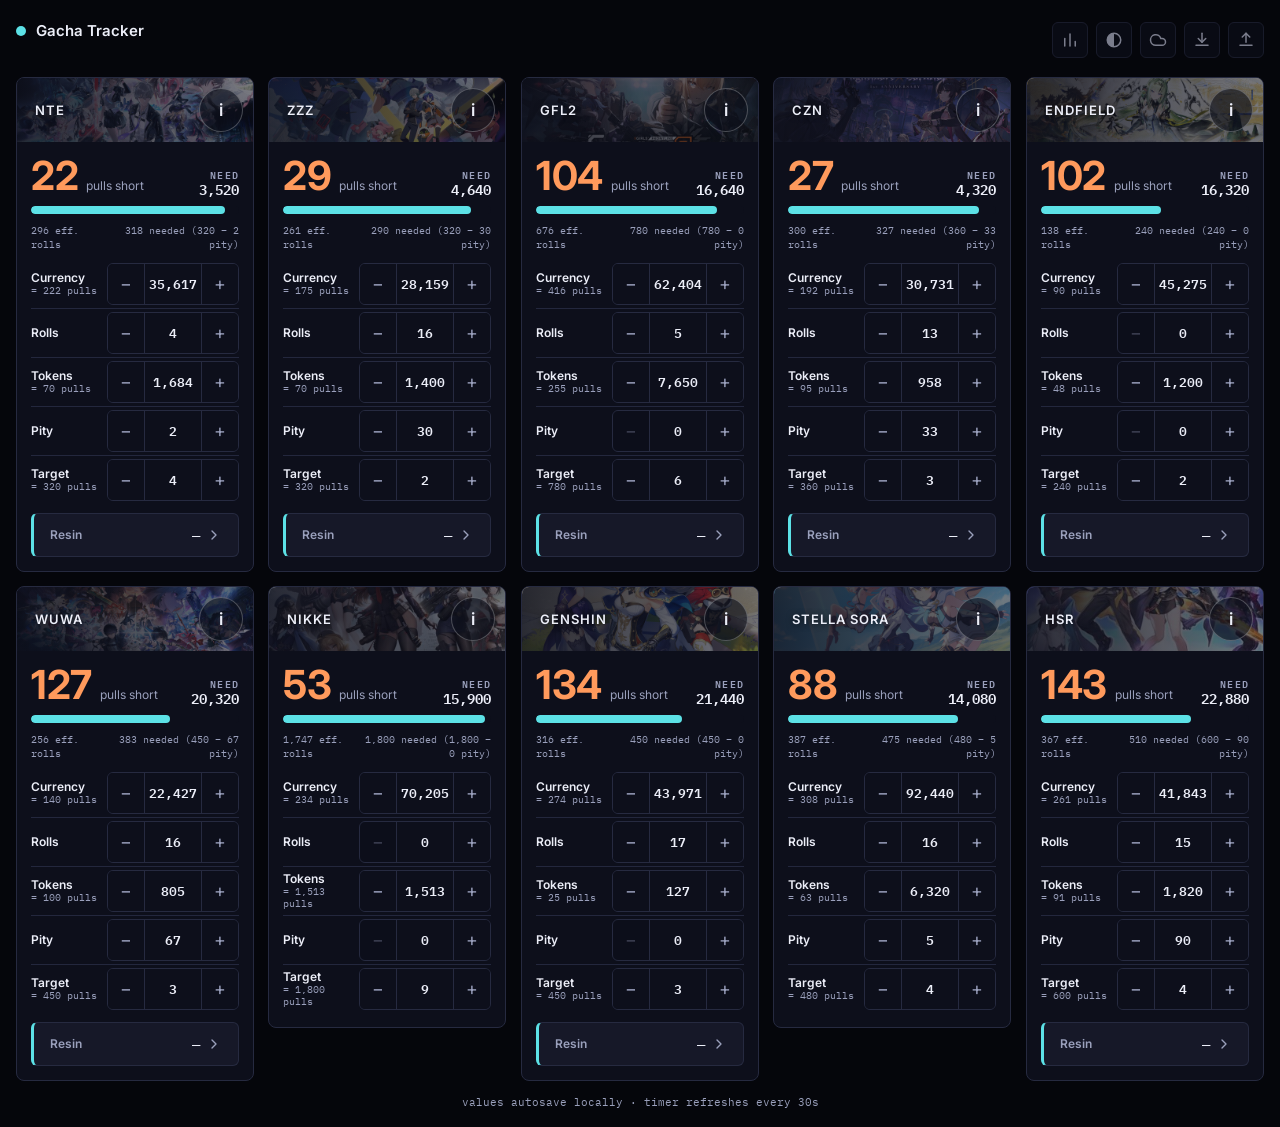
==== commit 4c91ff45: "Add CZN 5-star rescue history page" ====
--- a/index.html
+++ b/index.html
@@ -47,7 +47,7 @@
   html{-webkit-tap-highlight-color:transparent;}
   body{margin:0;background:var(--page);color:var(--txt);font:400 14px/1.4 var(--display);font-variant-numeric:tabular-nums;padding:16px max(16px,env(safe-area-inset-right)) max(16px,env(safe-area-inset-bottom)) max(16px,env(safe-area-inset-left));max-width:1800px;margin-inline:auto;touch-action:manipulation;}
   header{position:relative;}
-  h1{display:flex;align-items:center;gap:10px;font:600 15px/1.2 var(--display);margin:6px 0 14px;padding:0 140px 0 0;}
+  h1{display:flex;align-items:center;gap:10px;font:600 15px/1.2 var(--display);margin:6px 0 14px;padding:0 220px 0 0;}
   h1::before{content:"";width:10px;height:10px;border-radius:50%;background:var(--acc);flex:none;}
   .foot{color:var(--muted);font:400 11px/1.4 var(--mono);text-align:center;margin:14px 0 0;}
   .games{display:grid;gap:14px;grid-template-columns:repeat(auto-fit,minmax(270px,1fr));align-items:start;}
@@ -55,7 +55,7 @@
 
   /* --- tools: theme / export / import --- */
   .tools{position:absolute;top:0;right:0;z-index:5;display:flex;gap:8px;}
-  .tool{width:36px;height:36px;padding:0;display:grid;place-items:center;background:var(--card);border:1px solid var(--border);border-radius:var(--r-sm);color:var(--soft);cursor:pointer;opacity:.6;transition:opacity .15s ease,background .15s ease,color .15s ease;}
+  .tool{width:36px;height:36px;padding:0;display:grid;place-items:center;background:var(--card);border:1px solid var(--border);border-radius:var(--r-sm);color:var(--soft);cursor:pointer;opacity:.6;transition:opacity .15s ease,background .15s ease,color .15s ease;text-decoration:none;}
   .tool:hover{opacity:1;background:var(--hover);color:var(--acc);}
   .tool:active{background:var(--focus);}
   .tool:focus-visible{opacity:1;outline:2px solid var(--acc);outline-offset:2px;}
@@ -174,6 +174,9 @@
 <header>
   <h1>Gacha Tracker</h1>
   <div class="tools">
+    <a class="tool" href="czn.html" aria-label="CZN rescue history" title="CZN rescue history">
+      <svg viewBox="0 0 24 24" fill="none" stroke="currentColor" stroke-width="2" stroke-linecap="round" stroke-linejoin="round" aria-hidden="true"><path d="M5 20V10"/><path d="M12 20V4"/><path d="M19 20v-6"/></svg>
+    </a>
     <div class="theme-wrap">
       <button type="button" class="tool" id="themeBtn" aria-label="Change theme" aria-haspopup="listbox" aria-expanded="false" aria-controls="themeMenu" title="Change theme">
         <svg viewBox="0 0 24 24" fill="none" stroke="currentColor" stroke-width="2" stroke-linecap="round" stroke-linejoin="round" aria-hidden="true"><circle cx="12" cy="12" r="9"/><path d="M12 3a9 9 0 0 0 0 18z" fill="currentColor" stroke="none"/></svg>
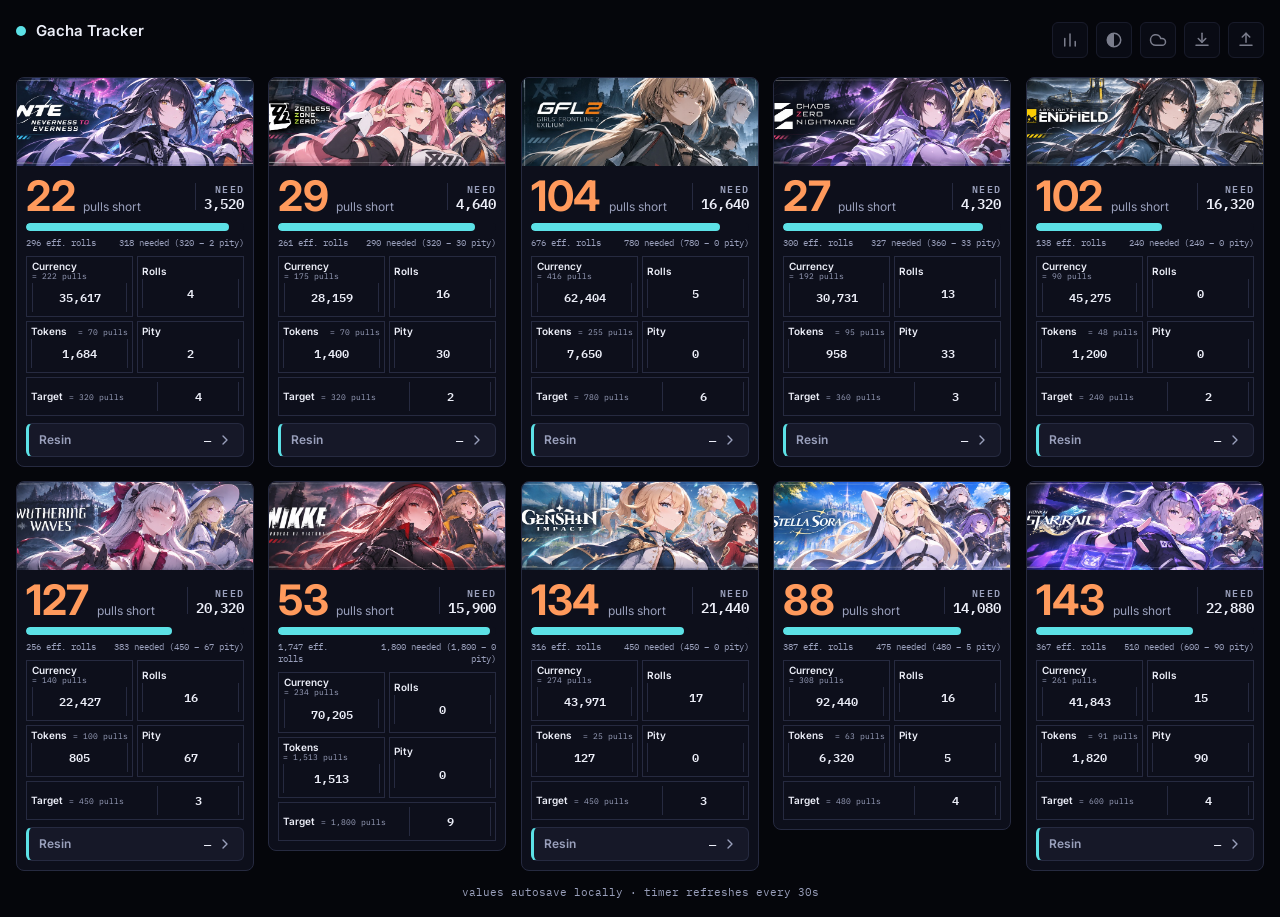
==== commit 89c78162: "updated assets" ====
--- a/index.html
+++ b/index.html
@@ -13,162 +13,14 @@
 (function(){
   try{
     var t = localStorage.getItem("gacha-theme");
-    if(t === "lime" || t === "midnight") document.documentElement.dataset.theme = t;
+    if(t === "lime" || t === "midnight" || t === "tactical-hud") document.documentElement.dataset.theme = t;
   }catch(e){}
 })();
 </script>
-<style>
-  /* --- tokens: shared structure, per-theme palette ---
-     The layout below is theme-independent; only the colour tokens change.
-     Midnight = navy/cyan, Lime = warm dark/lime. */
-  :root{
-    color-scheme:dark;
-    --page:#05060B; --card:#0D0F1B; --raised:#161828; --field:#0D0F1B; --track:#0D0F1B;
-    --border:#262A40; --border-control:#2A2F48; --divider:#23273D;
-    --txt:#ECEEF8; --soft:#C9CDE3; --muted:#9AA0BC;
-    --acc:#5CE1E6; --acc-done:#9BF0F3; --warn:#FF9A5C;
-    --hover:#1B1F33; --focus:#161A2C;
-    --ov1:rgba(13,15,27,.88); --ov2:rgba(13,15,27,.55); --ov-info:rgba(13,15,27,.6);
-    --display:'Inter','Segoe UI',system-ui,-apple-system,sans-serif;
-    --mono:'IBM Plex Mono',ui-monospace,SFMono-Regular,Menlo,monospace;
-    --r:8px; --r-sm:6px;
-  }
-  html[data-theme="lime"]{
-    --page:#161313; --card:#1c1919; --raised:#232020; --field:#151212; --track:#0f0d0d;
-    --border:#2d2929; --border-control:#2d2929; --divider:#2d2929;
-    --txt:#f5f3f3; --soft:#cfc9c9; --muted:#a09a9a;
-    --acc:#76c442; --acc-done:#a8e063; --warn:#ff9a5c;
-    --hover:#262222; --focus:#201d1d;
-    --ov1:rgba(22,19,19,.88); --ov2:rgba(22,19,19,.55); --ov-info:rgba(22,19,19,.6);
-  }
-
-  /* --- page shell: reset, layout, grid --- */
-  *{box-sizing:border-box;}
-  html{-webkit-tap-highlight-color:transparent;}
-  body{margin:0;background:var(--page);color:var(--txt);font:400 14px/1.4 var(--display);font-variant-numeric:tabular-nums;padding:16px max(16px,env(safe-area-inset-right)) max(16px,env(safe-area-inset-bottom)) max(16px,env(safe-area-inset-left));max-width:1800px;margin-inline:auto;touch-action:manipulation;}
-  header{position:relative;}
-  h1{display:flex;align-items:center;gap:10px;font:600 15px/1.2 var(--display);margin:6px 0 14px;padding:0 220px 0 0;}
-  h1::before{content:"";width:10px;height:10px;border-radius:50%;background:var(--acc);flex:none;}
-  .foot{color:var(--muted);font:400 11px/1.4 var(--mono);text-align:center;margin:14px 0 0;}
-  .games{display:grid;gap:14px;grid-template-columns:repeat(auto-fit,minmax(270px,1fr));align-items:start;}
-  @media (min-width:1280px){.games{grid-template-columns:repeat(5,1fr);}}
-
-  /* --- tools: theme / export / import --- */
-  .tools{position:absolute;top:0;right:0;z-index:5;display:flex;gap:8px;}
-  .tool{width:36px;height:36px;padding:0;display:grid;place-items:center;background:var(--card);border:1px solid var(--border);border-radius:var(--r-sm);color:var(--soft);cursor:pointer;opacity:.6;transition:opacity .15s ease,background .15s ease,color .15s ease;text-decoration:none;}
-  .tool:hover{opacity:1;background:var(--hover);color:var(--acc);}
-  .tool:active{background:var(--focus);}
-  .tool:focus-visible{opacity:1;outline:2px solid var(--acc);outline-offset:2px;}
-  .tool svg{width:18px;height:18px;display:block;}
-  .status{min-height:1.4em;margin:0 0 8px;font:400 11px/1.4 var(--mono);color:var(--muted);}
-  .status[data-tone="ok"]{color:var(--acc);}
-  .status[data-tone="err"]{color:var(--warn);}
-
-  /* --- theme menu --- */
-  .theme-wrap{position:relative;}
-  .theme-menu{position:absolute;top:42px;right:0;z-index:20;min-width:168px;padding:4px;background:var(--card);border:1px solid var(--border);border-radius:var(--r);box-shadow:0 14px 34px rgba(0,0,0,.6);}
-  .theme-menu[hidden]{display:none;}
-  .theme-opt{display:flex;align-items:center;gap:9px;width:100%;padding:8px 9px;background:none;border:0;border-radius:var(--r-sm);color:var(--soft);font:600 12px/1.2 var(--display);text-align:left;cursor:pointer;}
-  .theme-opt:hover{background:var(--hover);color:var(--txt);}
-  .theme-opt:focus-visible{outline:2px solid var(--acc);outline-offset:-2px;}
-  .theme-opt[aria-selected="true"]{color:var(--txt);}
-  .swatch{width:12px;height:12px;border-radius:50%;flex:none;border:1px solid rgba(255,255,255,.25);}
-  .theme-opt .check{margin-left:auto;color:var(--acc);font:600 12px/1 var(--display);}
-
-  /* --- cloud sync button states (the menu reuses the theme menu styles) --- */
-  .tool[data-state="on"]{opacity:1;color:var(--acc);}
-  .tool[data-state="busy"]{opacity:1;color:var(--acc);}
-  .tool[data-state="err"]{opacity:1;color:var(--warn);}
-  @media (prefers-reduced-motion:no-preference){
-    .tool[data-state="busy"]{animation:syncpulse 1s ease-in-out infinite;}
-    @keyframes syncpulse{50%{opacity:.35;}}
-  }
-
-  /* --- card frame --- */
-  .game{container-type:inline-size;background:var(--card);border:1px solid var(--border);border-radius:var(--r);overflow:hidden;}
-
-  /* --- header banner + infotip --- */
-  .ghead{position:relative;height:64px;display:flex;align-items:center;justify-content:flex-start;background-size:cover;background-position:center 35%;}
-  .ghead::before{content:"";position:absolute;inset:0;background:linear-gradient(90deg,var(--ov1),var(--ov2));}
-  .ghead h2{position:relative;margin:0;padding:0 64px 0 18px;font:600 14px/1.1 var(--display);letter-spacing:.08em;text-transform:uppercase;color:var(--txt);text-shadow:0 1px 6px rgba(0,0,0,.7);}
-  .info-wrap{position:absolute;top:10px;right:10px;}
-  .info{width:44px;height:44px;display:grid;place-items:center;border-radius:50%;border:1px solid rgba(255,255,255,.25);background:var(--ov-info);color:var(--txt);font:600 17px/1 var(--display);cursor:pointer;padding:0;}
-  .info:hover{border-color:var(--acc);color:var(--acc);}
-  .info:focus-visible{outline:2px solid var(--acc);outline-offset:2px;}
-  .tip{display:none;position:absolute;top:52px;right:0;z-index:6;width:max-content;max-width:230px;background:var(--raised);border:1px solid var(--border);border-radius:var(--r);padding:8px 10px;font:400 12px/1.5 var(--mono);color:var(--soft);text-align:left;box-shadow:0 14px 34px rgba(0,0,0,.6);}
-  .info-wrap:hover .tip,.info-wrap:focus-within .tip{display:block;}
-
-  /* --- card body --- */
-  .body{display:flex;flex-direction:column;gap:10px;padding:16px 18px 18px;}
-
-  /* --- result block (flat) --- */
-  .result{display:flex;flex-direction:column;gap:10px;background:none;border:0;padding:0;}
-  .result-top{display:flex;flex-wrap:wrap;justify-content:space-between;align-items:flex-end;gap:6px 10px;}
-  .deficit{display:flex;align-items:baseline;gap:8px;min-width:0;}
-  .defnum{font:700 50px/1 var(--display);letter-spacing:-.01em;color:var(--warn);}
-  .defnum.done{color:var(--acc-done);}
-  .deficit>span{font:400 12px/1.2 var(--display);color:var(--muted);}
-  .need{display:flex;flex-direction:column;align-items:flex-end;gap:3px;}
-  .cat{font:600 10px/1 var(--mono);letter-spacing:.14em;text-transform:uppercase;color:var(--muted);}
-  .need b{font:600 14px/1 var(--mono);color:var(--txt);}
-  .bar{height:8px;border-radius:4px;background:var(--track);overflow:hidden;}
-  .fill{display:block;height:100%;width:0;border-radius:4px;background:var(--acc);transition:width .18s ease-out;}
-  .caption{display:flex;justify-content:space-between;gap:8px;font:400 10px/1.35 var(--mono);}
-  .caption .a,.caption .b{color:var(--muted);}
-  .caption .b{text-align:right;}
-
-  /* --- input rows + stepper --- */
-  .fields{display:flex;flex-direction:column;}
-  .field{display:flex;align-items:center;justify-content:space-between;gap:8px;padding:3px 0;border-top:1px solid var(--divider);}
-  .field:first-child{border-top:none;}
-  .fl{display:flex;flex-direction:row;align-items:baseline;flex-wrap:wrap;gap:0 5px;min-width:0;}
-  .fl-name{font:600 13px/1.2 var(--display);color:var(--txt);}
-  .fl-sub{font:400 10px/1.2 var(--mono);color:var(--muted);white-space:nowrap;}
-  .stepper{display:flex;flex:0 0 auto;align-items:center;background:var(--field);border:1px solid var(--border);border-radius:var(--r-sm);overflow:hidden;}
-  .step{width:36px;height:40px;display:grid;place-items:center;background:var(--card);border:0;color:var(--muted);font:400 18px/1 var(--display);cursor:pointer;padding:0;}
-  .step:hover:not(:disabled){background:var(--hover);color:var(--acc);}
-  .step:focus-visible{outline:2px solid var(--acc);outline-offset:-2px;}
-  .step:disabled{opacity:.35;cursor:default;}
-  .sinput{width:66px;height:40px;min-width:0;padding:0 2px;background:transparent;border:0;border-left:1px solid var(--border);border-right:1px solid var(--border);color:var(--txt);font:600 13px/1 var(--mono);text-align:center;}
-  .sinput:focus{background:var(--focus);outline:0;}
-  .sinput:focus-visible{outline:2px solid var(--acc);outline-offset:-2px;}
-
-  /* --- resin panel --- */
-  .resin{margin:0;}
-  .resin-btn{display:flex;align-items:center;justify-content:space-between;gap:8px;height:44px;padding:0 16px;background:var(--raised);border:1px solid var(--border);border-left:3px solid var(--acc);border-radius:var(--r-sm);color:var(--muted);font:600 12px/1 var(--display);cursor:pointer;list-style:none;}
-  .resin-btn::-webkit-details-marker{display:none;}
-  .resin-btn::marker{content:"";}
-  .resin-btn:hover{background:var(--hover);}
-  .resin-btn:focus-visible{outline:2px solid var(--acc);outline-offset:2px;}
-  .resin-right{display:flex;align-items:center;gap:6px;font:600 14px/1 var(--mono);color:var(--txt);}
-  .chev{color:var(--muted);transition:transform .18s ease-out;}
-  details[open] .chev{transform:rotate(90deg);}
-  .resin-body{margin-top:10px;background:var(--raised);border:1px solid var(--border);border-radius:var(--r-sm);padding:4px 12px 6px;}
-  .rrow{display:flex;align-items:center;justify-content:space-between;gap:10px;padding:5px 0;border-top:1px solid var(--divider);}
-  .rrow:first-child{border-top:none;}
-  .rlabel{flex:0 0 auto;font:500 12px/1.2 var(--display);color:var(--muted);}
-  .rout{font:500 12px/1.2 var(--mono);color:var(--txt);text-align:right;}
-  .rout.big{font-weight:600;font-size:14px;color:var(--acc);}
-  .well{flex:0 0 auto;width:104px;height:36px;padding:0 8px;background:var(--field);border:1px solid var(--border);border-radius:var(--r-sm);color:var(--txt);font:600 13px/1 var(--mono);text-align:center;}
-  .well:focus{background:var(--focus);outline:0;}
-  .well:focus-visible{outline:2px solid var(--acc);outline-offset:-2px;}
-
-  /* --- narrow cards: container query on .game --- */
-  @container (max-width:320px){
-    .body{padding:14px 14px 14px;gap:9px;}
-    .sinput{width:58px;}
-    .fl-name{font-size:12px;}
-    .fl-sub{white-space:normal;}
-    .defnum{font-size:40px;}
-    .ghead h2{font-size:13px;}
-    .well{width:88px;}
-  }
-
-  /* --- motion --- */
-  @media (prefers-reduced-motion:reduce){
-    .chev,.fill{transition:none;}
-  }
-</style>
+<link rel="stylesheet" href="css/base.css">
+<link rel="stylesheet" href="css/themes/midnight.css">
+<link rel="stylesheet" href="css/themes/lime.css">
+<link rel="stylesheet" href="css/themes/tactical-hud.css">
 </head>
 <body>
 <header>
@@ -327,9 +179,8 @@
         <div class="rrow"><div class="rlabel">X in</div><div class="rout" id="${p}-xIn">—</div></div>
       </div>
     </details>` : "";
-  return `<div class="game" id="game-${p}">
+  return `<div class="game" id="game-${p}" role="group" aria-label="${p} tracker">
     <div class="ghead" style="background-image:url('assets/${slug}.jpg')">
-      <h2 translate="no">${p}</h2>
       <span class="info-wrap">
         <button type="button" tabindex="-1" class="info" aria-label="${p} rates and limits" aria-describedby="${p}-tip">i</button>
         <span class="tip" role="tooltip" id="${p}-tip">${spec}</span>
@@ -692,6 +543,7 @@
 const THEMES = [
   { id:"midnight", name:"Midnight", swatch:"#5CE1E6", page:"#05060B" },
   { id:"lime",     name:"Lime",     swatch:"#76c442", page:"#161313" },
+  { id:"tactical-hud", name:"Tactical (HUD)", swatch:"#35e6ff", page:"#050c13" },
 ];
 const THEME_KEY = "gacha-theme";
 
@@ -781,6 +633,7 @@
   document.querySelectorAll(".num").forEach(el=>{
     el.addEventListener("focus", ()=>{ el.value = el.value.replace(/[^\d]/g,""); });
     el.addEventListener("blur", ()=>{ el.value = fmtRaw(el.value.replace(/[^\d]/g,"")); calcAll(); });
+    if(el.id.endsWith("-gems")) el.addEventListener("click", ()=>el.select());
   });
   document.addEventListener("input", e=>{
     const el = e.target;
--- a/css/base.css
+++ b/css/base.css
@@ -0,0 +1,175 @@
+/* --- page shell: reset, layout, grid --- */
+  *{box-sizing:border-box;}
+  html{-webkit-tap-highlight-color:transparent;background:var(--page);}
+  body{min-height:100vh;margin:0;background:var(--page);color:var(--txt);font:400 14px/1.4 var(--display);font-variant-numeric:tabular-nums;padding:16px max(16px,env(safe-area-inset-right)) max(16px,env(safe-area-inset-bottom)) max(16px,env(safe-area-inset-left));max-width:1800px;margin-inline:auto;touch-action:manipulation;}
+  header{position:relative;}
+  h1{display:flex;align-items:center;gap:10px;font:600 15px/1.2 var(--display);margin:6px 0 14px;padding:0 220px 0 0;}
+  h1::before{content:"";width:10px;height:10px;border-radius:50%;background:var(--acc);flex:none;}
+  .foot{color:var(--muted);font:400 11px/1.4 var(--mono);text-align:center;margin:14px 0 0;}
+  .games{display:grid;gap:14px;grid-template-columns:repeat(auto-fit,minmax(270px,1fr));align-items:start;}
+  @media (min-width:1280px){.games{grid-template-columns:repeat(5,1fr);}}
+
+  /* --- tools: theme / export / import --- */
+  .tools{position:absolute;top:0;right:0;z-index:5;display:flex;gap:8px;}
+  .tool{width:36px;height:36px;padding:0;display:grid;place-items:center;background:var(--card);border:1px solid var(--border);border-radius:var(--r-sm);color:var(--soft);cursor:pointer;opacity:.6;transition:opacity .15s ease,background .15s ease,color .15s ease;text-decoration:none;}
+  .tool:hover{opacity:1;background:var(--hover);color:var(--acc);}
+  .tool:active{background:var(--focus);}
+  .tool:focus-visible{opacity:1;outline:2px solid var(--acc);outline-offset:2px;}
+  .tool svg{width:18px;height:18px;display:block;}
+  .status{min-height:1.4em;margin:0 0 8px;font:400 11px/1.4 var(--mono);color:var(--muted);}
+  .status[data-tone="ok"]{color:var(--acc);}
+  .status[data-tone="err"]{color:var(--warn);}
+
+  /* --- theme menu --- */
+  .theme-wrap{position:relative;}
+  .theme-menu{position:absolute;top:42px;right:0;z-index:20;min-width:168px;padding:4px;background:var(--card);border:1px solid var(--border);border-radius:var(--r);box-shadow:0 14px 34px rgba(0,0,0,.6);}
+  .theme-menu[hidden]{display:none;}
+  .theme-opt{display:flex;align-items:center;gap:9px;width:100%;padding:8px 9px;background:none;border:0;border-radius:var(--r-sm);color:var(--soft);font:600 12px/1.2 var(--display);text-align:left;cursor:pointer;}
+  .theme-opt:hover{background:var(--hover);color:var(--txt);}
+  .theme-opt:focus-visible{outline:2px solid var(--acc);outline-offset:-2px;}
+  .theme-opt[aria-selected="true"]{color:var(--txt);}
+  .swatch{width:12px;height:12px;border-radius:50%;flex:none;border:1px solid rgba(255,255,255,.25);}
+  .theme-opt .check{margin-left:auto;color:var(--acc);font:600 12px/1 var(--display);}
+
+  /* --- cloud sync button states (the menu reuses the theme menu styles) --- */
+  .tool[data-state="on"]{opacity:1;color:var(--acc);}
+  .tool[data-state="busy"]{opacity:1;color:var(--acc);}
+  .tool[data-state="err"]{opacity:1;color:var(--warn);}
+  @media (prefers-reduced-motion:no-preference){
+    .tool[data-state="busy"]{animation:syncpulse 1s ease-in-out infinite;}
+    @keyframes syncpulse{50%{opacity:.35;}}
+  }
+
+  /* --- card frame --- */
+  .game{container-type:inline-size;background:var(--card);border:1px solid var(--border);border-radius:var(--r);overflow:hidden;}
+
+  /* --- header banner + infotip --- */
+  .ghead{position:relative;height:64px;display:flex;align-items:center;justify-content:flex-start;background-size:cover;background-position:center 35%;}
+  .ghead::before{content:"";position:absolute;inset:0;background:none;}
+  .ghead h2{position:relative;margin:0;padding:0 64px 0 18px;font:600 14px/1.1 var(--display);letter-spacing:.08em;text-transform:uppercase;color:var(--txt);text-shadow:0 1px 6px rgba(0,0,0,.7);}
+  .info-wrap{position:absolute;top:10px;right:10px;}
+  .info{width:26px;height:26px;display:grid;place-items:center;border-radius:50%;border:1px solid rgba(255,255,255,.4);background:var(--ov-info);color:var(--txt);font:600 13px/1 var(--display);cursor:pointer;padding:0;opacity:0;pointer-events:none;transition:opacity .15s ease;}
+  .ghead:hover .info,.ghead:focus-within .info{opacity:1;pointer-events:auto;}
+  .info:hover{border-color:var(--acc);color:var(--acc);}
+  .info:focus-visible{outline:2px solid var(--acc);outline-offset:2px;}
+  .tip{display:none;position:absolute;top:52px;right:0;z-index:6;width:max-content;max-width:230px;background:var(--raised);border:1px solid var(--border);border-radius:var(--r);padding:8px 10px;font:400 12px/1.5 var(--mono);color:var(--soft);text-align:left;box-shadow:0 14px 34px rgba(0,0,0,.6);}
+  .info-wrap:hover .tip,.info-wrap:focus-within .tip{display:block;}
+
+  /* --- card body --- */
+  .body{display:flex;flex-direction:column;gap:10px;padding:16px 18px 18px;}
+
+  /* --- result block (flat) --- */
+  .result{display:flex;flex-direction:column;gap:10px;background:none;border:0;padding:0;}
+  .result-top{display:flex;flex-wrap:wrap;justify-content:space-between;align-items:flex-end;gap:6px 10px;}
+  .deficit{display:flex;align-items:baseline;gap:8px;min-width:0;}
+  .defnum{font:700 50px/1 var(--display);letter-spacing:-.01em;color:var(--warn);}
+  .defnum.done{color:var(--acc-done);}
+  .deficit>span{font:400 12px/1.2 var(--display);color:var(--muted);}
+  .need{display:flex;flex-direction:column;align-items:flex-end;gap:3px;}
+  .cat{font:600 10px/1 var(--mono);letter-spacing:.14em;text-transform:uppercase;color:var(--muted);}
+  .need b{font:600 14px/1 var(--mono);color:var(--txt);}
+  .bar{height:8px;border-radius:4px;background:var(--track);overflow:hidden;}
+  .fill{display:block;height:100%;width:0;border-radius:4px;background:var(--acc);transition:width .18s ease-out;}
+  .caption{display:flex;justify-content:space-between;gap:8px;font:400 10px/1.35 var(--mono);}
+  .caption .a,.caption .b{color:var(--muted);}
+  .caption .b{text-align:right;}
+
+  /* --- input rows + stepper --- */
+  .fields{display:flex;flex-direction:column;}
+  .field{display:flex;align-items:center;justify-content:space-between;gap:8px;padding:3px 0;border-top:1px solid var(--divider);}
+  .field:first-child{border-top:none;}
+  .fl{display:flex;flex-direction:row;align-items:baseline;flex-wrap:wrap;gap:0 5px;min-width:0;}
+  .fl-name{font:600 13px/1.2 var(--display);color:var(--txt);}
+  .fl-sub{font:400 10px/1.2 var(--mono);color:var(--muted);white-space:nowrap;}
+  .stepper{display:flex;flex:0 0 auto;align-items:center;background:var(--field);border:1px solid var(--border);border-radius:var(--r-sm);overflow:hidden;}
+  .step{width:36px;height:40px;display:grid;place-items:center;background:var(--card);border:0;color:var(--muted);font:400 18px/1 var(--display);cursor:pointer;padding:0;}
+  .step:hover:not(:disabled){background:var(--hover);color:var(--acc);}
+  .step:focus-visible{outline:2px solid var(--acc);outline-offset:-2px;}
+  .step:disabled{opacity:.35;cursor:default;}
+  .sinput{width:66px;height:40px;min-width:0;padding:0 2px;background:transparent;border:0;border-left:1px solid var(--border);border-right:1px solid var(--border);color:var(--txt);font:600 13px/1 var(--mono);text-align:center;}
+  .sinput:focus{background:var(--focus);outline:0;}
+  .sinput:focus-visible{outline:2px solid var(--acc);outline-offset:-2px;}
+
+  /* --- resin panel --- */
+  .resin{margin:0;}
+  .resin-btn{display:flex;align-items:center;justify-content:space-between;gap:8px;height:44px;padding:0 16px;background:var(--raised);border:1px solid var(--border);border-left:3px solid var(--acc);border-radius:var(--r-sm);color:var(--muted);font:600 12px/1 var(--display);cursor:pointer;list-style:none;}
+  .resin-btn::-webkit-details-marker{display:none;}
+  .resin-btn::marker{content:"";}
+  .resin-btn:hover{background:var(--hover);}
+  .resin-btn:focus-visible{outline:2px solid var(--acc);outline-offset:2px;}
+  .resin-right{display:flex;align-items:center;gap:6px;font:600 14px/1 var(--mono);color:var(--txt);}
+  .chev{color:var(--muted);transition:transform .18s ease-out;}
+  details[open] .chev{transform:rotate(90deg);}
+  .resin-body{margin-top:10px;background:var(--raised);border:1px solid var(--border);border-radius:var(--r-sm);padding:4px 12px 6px;}
+  .rrow{display:flex;align-items:center;justify-content:space-between;gap:10px;padding:5px 0;border-top:1px solid var(--divider);}
+  .rrow:first-child{border-top:none;}
+  .rlabel{flex:0 0 auto;font:500 12px/1.2 var(--display);color:var(--muted);}
+  .rout{font:500 12px/1.2 var(--mono);color:var(--txt);text-align:right;}
+  .rout.big{font-weight:600;font-size:14px;color:var(--acc);}
+  .well{flex:0 0 auto;width:104px;height:36px;padding:0 8px;background:var(--field);border:1px solid var(--border);border-radius:var(--r-sm);color:var(--txt);font:600 13px/1 var(--mono);text-align:center;}
+  .well:focus{background:var(--focus);outline:0;}
+  .well:focus-visible{outline:2px solid var(--acc);outline-offset:-2px;}
+
+  /* --- narrow cards: container query on .game --- */
+  @container (max-width:320px){
+    .body{padding:14px 14px 14px;gap:9px;}
+    .sinput{width:58px;}
+    .fl-name{font-size:12px;}
+    .fl-sub{white-space:normal;}
+    .defnum{font-size:40px;}
+    .ghead h2{font-size:13px;}
+    .well{width:88px;}
+  }
+
+  /* --- motion --- */
+  @media (prefers-reduced-motion:reduce){
+    .chev,.fill,.info{transition:none;}
+  }
+  @media (hover:none),(pointer:coarse){.ghead .info{opacity:1;pointer-events:auto;}}
+
+  /* Compact card dimensions shared by every palette. */
+  .body{gap:7px;padding:10px 12px 12px;}
+  .ghead{height:88px;}
+  .result{gap:6px;}
+  .result-top{align-items:center;}
+  .defnum{font-size:42px;}
+  .need{border-left:1px solid var(--border);padding-left:8px;}
+  .caption{font-size:9px;}
+  .fields{display:grid;grid-template-columns:repeat(2,minmax(0,1fr));gap:4px;}
+  .field,.field:first-child{
+    display:grid;
+    grid-template-rows:auto 29px;
+    align-content:center;
+    gap:2px;
+    min-width:0;
+    padding:4px 5px;
+    border:1px solid var(--border);
+    background:var(--card);
+  }
+  .fl{min-width:0;align-items:baseline;justify-content:space-between;gap:0 3px;}
+  .fl-name{font-size:11px;line-height:1.1;}
+  .fl-sub{font-size:9px;line-height:1.1;}
+  .stepper{position:relative;display:block;width:100%;height:29px;overflow:visible;border:0;border-radius:0;background:transparent;}
+  .sinput{display:block;width:100%;height:29px;padding:0 3px;font-size:12px;}
+  .step{position:absolute;z-index:1;top:3px;width:22px;height:23px;padding:0;border-radius:0;font-size:15px;line-height:1;opacity:0;transition:opacity .12s ease,background-color .12s ease;}
+  .step:first-child{left:3px;}
+  .step:last-child{right:3px;}
+  .stepper:hover .step,.stepper:focus-within .step{opacity:1;}
+  .step:disabled{opacity:0;pointer-events:none;}
+  .field:last-child{grid-column:1/-1;grid-template-columns:minmax(0,1fr) minmax(92px,38%);grid-template-rows:29px;align-items:center;gap:8px;}
+  .field:last-child .fl{justify-content:flex-start;gap:6px;}
+  .resin-btn{height:34px;padding-inline:10px;}
+  .resin-right{font-size:12px;}
+
+  @media (hover:none),(pointer:coarse),(max-width:600px){
+    .step{opacity:.82;}
+    .step:disabled{opacity:.28;}
+  }
+  @container (max-width:320px){
+    .body{padding:9px;}
+    .field{padding-inline:4px;}
+    .fl-name{font-size:10px;}
+    .fl-sub{font-size:8px;}
+    .step{width:19px;}
+    .field:last-child{grid-template-columns:minmax(0,1fr) minmax(82px,38%);}
+  }
--- a/css/themes/midnight.css
+++ b/css/themes/midnight.css
@@ -0,0 +1,12 @@
+:root, html[data-theme="midnight"] {
+  color-scheme:dark;
+  --page:#05060B; --card:#0D0F1B; --raised:#161828; --field:#0D0F1B; --track:#0D0F1B;
+  --border:#262A40; --border-control:#2A2F48; --divider:#23273D;
+  --txt:#ECEEF8; --soft:#C9CDE3; --muted:#9AA0BC;
+  --acc:#5CE1E6; --acc-done:#9BF0F3; --warn:#FF9A5C;
+  --hover:#1B1F33; --focus:#161A2C;
+  --ov1:rgba(13,15,27,.88); --ov2:rgba(13,15,27,.55); --ov-info:rgba(13,15,27,.6);
+  --display:'Inter','Segoe UI',system-ui,-apple-system,sans-serif;
+  --mono:'IBM Plex Mono',ui-monospace,SFMono-Regular,Menlo,monospace;
+  --r:8px; --r-sm:6px;
+}
--- a/css/themes/lime.css
+++ b/css/themes/lime.css
@@ -0,0 +1,12 @@
+html[data-theme="lime"] {
+  color-scheme:dark;
+  --page:#161313; --card:#1c1919; --raised:#232020; --field:#151212; --track:#0f0d0d;
+  --border:#2d2929; --border-control:#2d2929; --divider:#2d2929;
+  --txt:#f5f3f3; --soft:#cfc9c9; --muted:#a09a9a;
+  --acc:#76c442; --acc-done:#a8e063; --warn:#FF9A5C;
+  --hover:#262222; --focus:#201d1d;
+  --ov1:rgba(22,19,19,.88); --ov2:rgba(22,19,19,.55); --ov-info:rgba(22,19,19,.6);
+  --display:'Inter','Segoe UI',system-ui,-apple-system,sans-serif;
+  --mono:'IBM Plex Mono',ui-monospace,SFMono-Regular,Menlo,monospace;
+  --r:8px; --r-sm:6px;
+}
--- a/css/themes/tactical-hud.css
+++ b/css/themes/tactical-hud.css
@@ -0,0 +1,152 @@
+/* Tactical HUD palette and component treatment. Shared layout stays in base.css / czn.html. */
+@import url('https://fonts.googleapis.com/css2?family=Barlow+Condensed:wght@400;500;600;700&family=Rajdhani:wght@400;500;600;700&display=swap');
+
+html[data-theme="tactical-hud"] {
+  color-scheme:dark;
+  --page:#050c13;
+  --card:#091b29;
+  --raised:#0c2534;
+  --field:#061623;
+  --track:#04111a;
+  --border:#17748c;
+  --border-control:#246078;
+  --divider:rgba(53,230,255,.19);
+  --txt:#e2f6ff;
+  --soft:#b6d8e2;
+  --muted:#87aebc;
+  --acc:#35e6ff;
+  --acc-done:#79f1ff;
+  --warn:#ffb35b;
+  --hover:#123b50;
+  --focus:#0c2534;
+  --ov1:rgba(5,12,19,.90);
+  --ov2:rgba(5,12,19,.58);
+  --ov-info:rgba(5,12,19,.72);
+  --display:'Rajdhani','Segoe UI',system-ui,sans-serif;
+  --mono:'IBM Plex Mono',ui-monospace,SFMono-Regular,Menlo,monospace;
+  --r:2px;
+  --r-sm:2px;
+}
+
+html[data-theme="tactical-hud"] body {
+  background-color:var(--page);
+  background-image:
+    linear-gradient(rgba(25,112,142,.055) 1px,transparent 1px),
+    linear-gradient(90deg,rgba(25,112,142,.055) 1px,transparent 1px),
+    radial-gradient(ellipse at 50% -15%,#0c3040 0%,transparent 65%);
+  background-size:36px 36px,36px 36px,auto;
+}
+
+html[data-theme="tactical-hud"] :is(h1,h2,h3,.cat,.fl-name,.resin-btn,.tool,.theme-opt,.seg button) {
+  font-family:'Barlow Condensed','Rajdhani',system-ui,sans-serif;
+  letter-spacing:.055em;
+}
+html[data-theme="tactical-hud"] h1 {
+  color:var(--acc);
+  text-shadow:0 0 10px rgba(53,230,255,.18);
+  text-transform:uppercase;
+  letter-spacing:.12em;
+}
+
+/* Compact command-panel cards: bright rails and small corner brackets, not a full-card glow. */
+html[data-theme="tactical-hud"] .game {
+  position:relative;
+  border:1px solid var(--border);
+  border-top:2px solid var(--acc);
+  border-radius:2px;
+  background:linear-gradient(155deg,rgba(13,40,56,.98),rgba(5,18,29,.98));
+  box-shadow:inset 0 0 0 1px rgba(53,230,255,.035);
+}
+html[data-theme="tactical-hud"] .game::before,
+html[data-theme="tactical-hud"] .game::after {
+  content:"";
+  position:absolute;
+  z-index:2;
+  width:12px;
+  height:12px;
+  border-color:var(--acc);
+  border-style:solid;
+  pointer-events:none;
+}
+html[data-theme="tactical-hud"] .game::before {top:0;left:0;border-width:2px 0 0 2px}
+html[data-theme="tactical-hud"] .game::after {right:0;bottom:0;border-width:0 2px 2px 0}
+html[data-theme="tactical-hud"] .game:focus-within {border-color:#25a9c3}
+html[data-theme="tactical-hud"] .ghead {border-bottom:1px solid rgba(53,230,255,.42)}
+html[data-theme="tactical-hud"] .ghead h2 {font-family:'Barlow Condensed','Rajdhani',sans-serif;letter-spacing:.065em}
+html[data-theme="tactical-hud"] .info {border-color:rgba(53,230,255,.55)}
+
+/* Distinct target/deficit readout and instrument-style segmented progress. */
+html[data-theme="tactical-hud"] .defnum {text-shadow:0 0 8px rgba(255,179,91,.16)}
+html[data-theme="tactical-hud"] .defnum.done,
+html[data-theme="tactical-hud"] .rout.big {color:var(--acc-done)}
+html[data-theme="tactical-hud"] .games .bar {
+  height:10px;
+  border:1px solid #14516a;
+  border-radius:0;
+  background-color:var(--track);
+}
+html[data-theme="tactical-hud"] .fill {
+  border-radius:0;
+  background:repeating-linear-gradient(110deg,#35e6ff 0 11px,#0b91aa 11px 13px,#052131 13px 16px);
+  box-shadow:0 0 5px rgba(53,230,255,.22);
+}
+html[data-theme="tactical-hud"] .field {background:linear-gradient(145deg,rgba(12,37,52,.72),rgba(5,18,29,.56))}
+html[data-theme="tactical-hud"] .sinput {border:1px solid rgba(36,96,120,.75);background:rgba(4,17,26,.72)}
+html[data-theme="tactical-hud"] .step {border:1px solid var(--border-control);background:#0b2938;color:var(--acc)}
+html[data-theme="tactical-hud"] .step:hover:not(:disabled) {background:#123b50}
+
+/* Inputs, controls, menus and resin panels share the same thin cyan hardware outline. */
+html[data-theme="tactical-hud"] :is(.well,.theme-menu,.resin-body,.seg) {
+  background-color:var(--field);
+  border-color:var(--border-control);
+}
+html[data-theme="tactical-hud"] .field {border-top-color:var(--divider)}
+html[data-theme="tactical-hud"] :is(.step,.tool,.resin-btn,.seg button) {
+  background:linear-gradient(180deg,#103044,#081c2b);
+  color:var(--txt);
+  border-color:var(--border-control);
+}
+html[data-theme="tactical-hud"] .tool {opacity:.88}
+html[data-theme="tactical-hud"] :is(.step,.tool,.resin-btn,.seg button):hover:not(:disabled) {
+  background:#123b50;
+  border-color:var(--acc);
+}
+html[data-theme="tactical-hud"] :is(.sinput,.well) {
+  background:var(--field);
+  color:var(--txt);
+  border-color:var(--border-control);
+}
+html[data-theme="tactical-hud"] :is(.sinput,.well):focus {background:var(--focus)}
+html[data-theme="tactical-hud"] :is(button,a,input,select,textarea,summary):focus-visible {
+  outline:2px solid var(--acc);
+  outline-offset:2px;
+}
+html[data-theme="tactical-hud"] .resin-btn {
+  border-left:3px solid var(--acc);
+  background:linear-gradient(90deg,rgba(53,230,255,.075),transparent 46%),var(--raised);
+}
+html[data-theme="tactical-hud"] .resin-btn:hover {background-color:var(--hover)}
+html[data-theme="tactical-hud"] .resin-body {border-top-color:rgba(53,230,255,.35)}
+
+/* The same restrained panel language carries through the CZN history page. */
+html[data-theme="tactical-hud"] :is(.hero,.recent,.fig,.stats-grid,.roster-grid,.rates) {
+  border-color:var(--border);
+  background-color:var(--card);
+  border-radius:2px;
+  box-shadow:inset 0 0 0 1px rgba(53,230,255,.035);
+}
+html[data-theme="tactical-hud"] :is(.stats-grid,.roster-grid) {background-color:#14516a}
+html[data-theme="tactical-hud"] .stat {background:var(--card)}
+html[data-theme="tactical-hud"] .badge {box-shadow:0 0 0 2px var(--card)}
+html[data-theme="tactical-hud"] :is(.chip,.zone-chip) {background:rgba(5,12,19,.55)}
+html[data-theme="tactical-hud"] .games .bar,
+html[data-theme="tactical-hud"] .pbar {background-color:var(--track)}
+html[data-theme="tactical-hud"] a {color:var(--acc)}
+html[data-theme="tactical-hud"] ::selection {background:#127a93;color:#fff}
+
+@media (prefers-reduced-motion:reduce) {
+  html[data-theme="tactical-hud"] *,
+  html[data-theme="tactical-hud"] *::before,
+  html[data-theme="tactical-hud"] *::after {scroll-behavior:auto;transition:none;animation:none}
+  html[data-theme="tactical-hud"] .step {transition:none}
+}
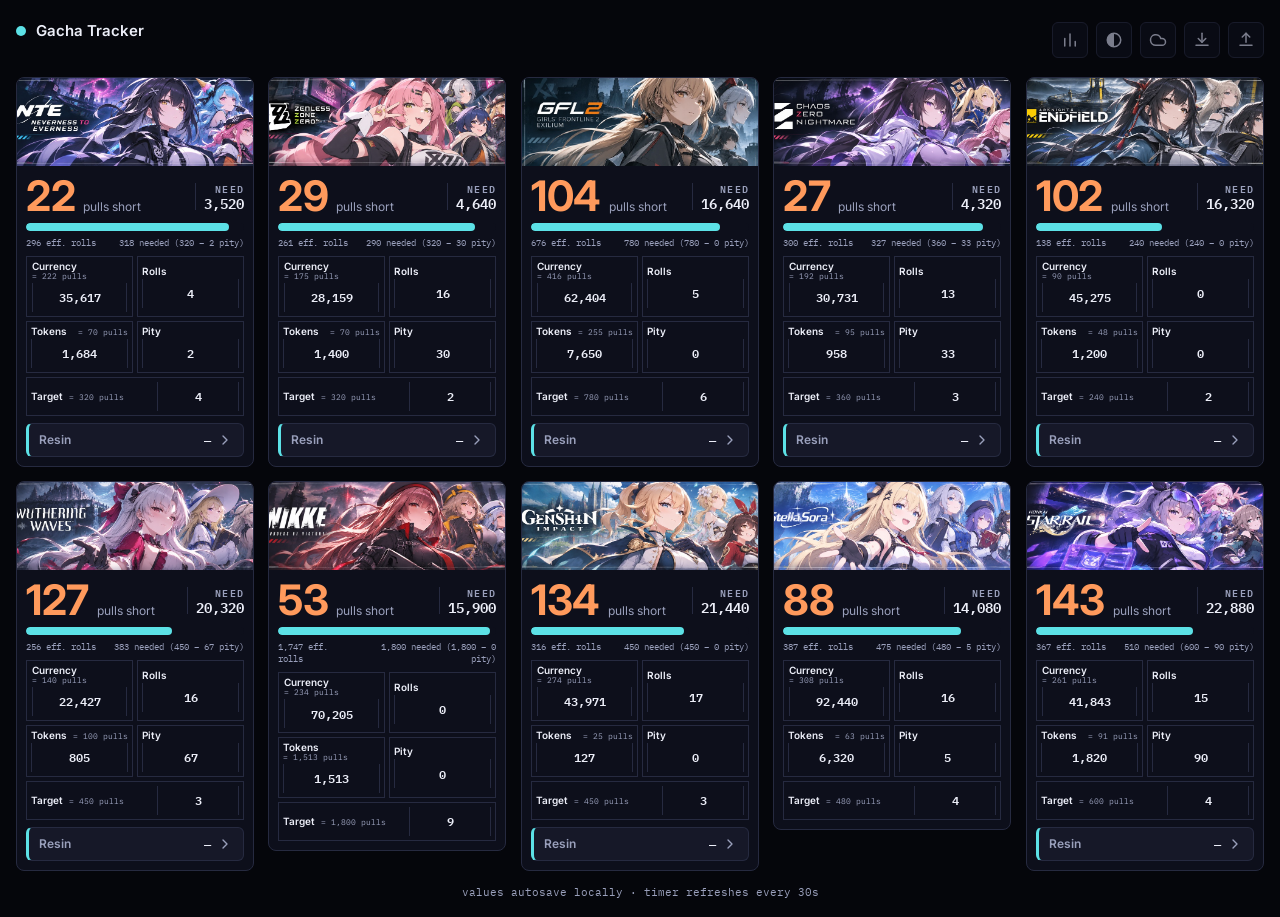
==== commit 92002a13: "Add editable persistent CZN rescue history" ====
--- a/index.html
+++ b/index.html
@@ -123,6 +123,11 @@
   if(remoteT <= localT) return "push";
   return (!linked || localT > synced) ? "ask" : "pull";
 }
+function validCznPulls(value){
+  return Array.isArray(value) && value.every(x=>x && typeof x==="object" && !Array.isArray(x)
+    && typeof x.n==="string" && x.n.trim()!=="" && Number.isInteger(x.p) && x.p>=0 && x.p<=70
+    && (x.ego==null || typeof x.ego==="string"));
+}
 
 /* ===== helpers: DOM lookups + number/date formatting ===== */
 const $ = id => document.getElementById(id);
@@ -262,12 +267,17 @@
 /* ===== backup: the persisted values as a .json file =====
    The file is exactly the stored shape — { "<game id>": { field: value } } — so a
    hand-edited or partial file imports fine. */
-function collect(){   // { "<game id>": {stored fields} } — also what the cloud file holds
+function collect(){   // { "<game id>": {stored fields} } — the game-only export/import shape
   const out = {};
   GAMES.forEach(g=>{
     try{ out[g.id] = JSON.parse(localStorage.getItem("gacha-"+g.id)||"{}"); }catch{ out[g.id] = {}; }
   });
   return out;
+}
+function collectCloud(){
+  let czn=[];
+  try{ const saved=JSON.parse(localStorage.getItem("gacha-czn-pulls")||"[]"); if(validCznPulls(saved)) czn=saved; }catch{}
+  return {games:collect(), czn};
 }
 function exportData(){
   const out = collect();
@@ -416,19 +426,27 @@
   catch(e){ if(e && e.status === 404) return null; throw e; }
   let j; try{ j = JSON.parse(txt); }catch{ throw new Error("bad-remote"); }
   if(!j || !j.games || typeof j.games !== "object" || Array.isArray(j.games)) throw new Error("bad-remote");
+  if(j.czn!==undefined && !validCznPulls(j.czn)) throw new Error("bad-remote");
   return j;
 }
 function sameGames(a, b){
   return GAMES.every(g=>JSON.stringify((a && a[g.id])||{}) === JSON.stringify((b && b[g.id])||{}));
 }
-function applyRemote(games){   // only known game ids, same path as a file import
+function sameCloud(a,b){
+  return sameGames(a && a.games,b && b.games)
+    && (!(a && a.czn!==undefined) || JSON.stringify(a.czn) === JSON.stringify((b && b.czn)||[]));
+}
+function applyRemote(games, czn){   // only known game ids, same path as a file import
   const pick = {};
   GAMES.forEach(g=>{ if(games[g.id] && typeof games[g.id] === "object") pick[g.id] = games[g.id]; });
   cloud.applying = true;
-  try{ importData(pick); } finally{ cloud.applying = false; }
+  try{
+    importData(pick);
+    if(czn!==undefined && validCznPulls(czn)) localStorage.setItem("gacha-czn-pulls",JSON.stringify(czn));
+  } finally{ cloud.applying = false; }
 }
 async function pushRemote(local, t){
-  await cloud.store.write(CLOUD_FILE, JSON.stringify({ v:1, updatedAt:new Date(t).toISOString(), games:local }));
+  await cloud.store.write(CLOUD_FILE, JSON.stringify({ v:1, updatedAt:new Date(t).toISOString(), games:local.games, czn:local.czn }));
 }
 
 async function syncNow(opts){
@@ -439,9 +457,9 @@
   try{
     await ensureLibs();
     const remote = await readRemote();
-    const m = syncMeta(), local = collect(), localT = m.modified || 0;
+    const m = syncMeta(), local = collectCloud(), localT = m.modified || 0;
     const remoteT = remote ? (Date.parse(remote.updatedAt) || 0) : 0;
-    let plan = planSync({ hasRemote:!!remote, same:!!remote && sameGames(remote.games, local),
+    let plan = planSync({ hasRemote:!!remote, same:!!remote && sameCloud(remote, local),
                           remoteT, localT, synced:m.synced || 0, linked:!!m.linked });
     let forced = false;
     if(plan === "ask"){
@@ -451,7 +469,8 @@
       plan = ok ? "pull" : "push"; forced = !ok;
     }
     if(plan === "pull"){
-      applyRemote(remote.games);
+      applyRemote(remote.games, remote.czn);
+      if(remote.czn===undefined) await pushRemote(collectCloud(),remoteT);   // upgrade legacy backup, preserving local CZN history
       setSyncMeta({ linked:true, modified:remoteT, synced:remoteT });
       setStatus("Loaded values from Google Drive.", "ok");
     } else if(plan === "push"){
@@ -461,6 +480,7 @@
       if(interactive) setStatus("Saved to Google Drive.", "ok");
     } else {   // settle: identical data, just align the stamps
       const t = remoteT || localT || Date.now();
+      if(remote && remote.czn===undefined) await pushRemote(local,t);   // add the new field to an older backup
       setSyncMeta({ linked:true, modified:t, synced:t });
       if(interactive) setStatus("Google Drive is up to date.", "ok");
     }
@@ -531,6 +551,9 @@
     }
     else if(e.key === "Tab"){ close(false); }
   });
+  window.addEventListener("storage", e=>{
+    if(e.key===SYNC_KEY && syncMeta().linked) scheduleSync();
+  });
   document.addEventListener("visibilitychange", ()=>{   // pick up edits made on another device
     if(document.visibilityState === "visible" && syncMeta().linked && Date.now() - cloud.last > 60000) syncNow();
   });
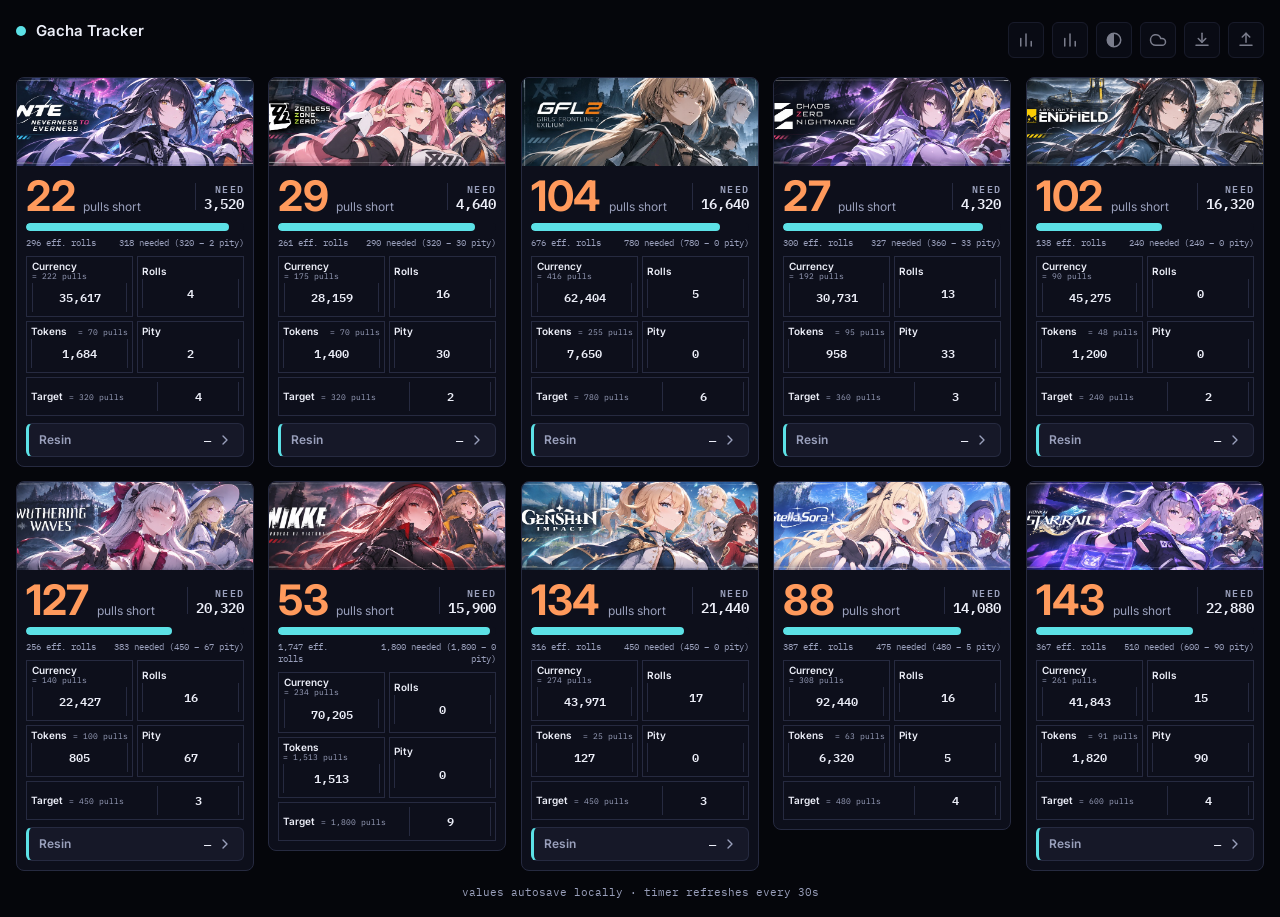
==== commit f6dd5a7f: "Add shared ZZZ S-Rank history page" ====
--- a/index.html
+++ b/index.html
@@ -27,6 +27,9 @@
   <h1>Gacha Tracker</h1>
   <div class="tools">
     <a class="tool" href="czn.html" aria-label="CZN rescue history" title="CZN rescue history">
+      <svg viewBox="0 0 24 24" fill="none" stroke="currentColor" stroke-width="2" stroke-linecap="round" stroke-linejoin="round" aria-hidden="true"><path d="M5 20V10"/><path d="M12 20V4"/><path d="M19 20v-6"/></svg>
+    </a>
+    <a class="tool" href="zzz.html" aria-label="ZZZ S-Rank history" title="ZZZ S-Rank history">
       <svg viewBox="0 0 24 24" fill="none" stroke="currentColor" stroke-width="2" stroke-linecap="round" stroke-linejoin="round" aria-hidden="true"><path d="M5 20V10"/><path d="M12 20V4"/><path d="M19 20v-6"/></svg>
     </a>
     <div class="theme-wrap">
--- a/css/base.css
+++ b/css/base.css
@@ -3,7 +3,7 @@
   html{-webkit-tap-highlight-color:transparent;background:var(--page);}
   body{min-height:100vh;margin:0;background:var(--page);color:var(--txt);font:400 14px/1.4 var(--display);font-variant-numeric:tabular-nums;padding:16px max(16px,env(safe-area-inset-right)) max(16px,env(safe-area-inset-bottom)) max(16px,env(safe-area-inset-left));max-width:1800px;margin-inline:auto;touch-action:manipulation;}
   header{position:relative;}
-  h1{display:flex;align-items:center;gap:10px;font:600 15px/1.2 var(--display);margin:6px 0 14px;padding:0 220px 0 0;}
+  h1{display:flex;align-items:center;gap:10px;font:600 15px/1.2 var(--display);margin:6px 0 14px;padding:0 260px 0 0;}
   h1::before{content:"";width:10px;height:10px;border-radius:50%;background:var(--acc);flex:none;}
   .foot{color:var(--muted);font:400 11px/1.4 var(--mono);text-align:center;margin:14px 0 0;}
   .games{display:grid;gap:14px;grid-template-columns:repeat(auto-fit,minmax(270px,1fr));align-items:start;}
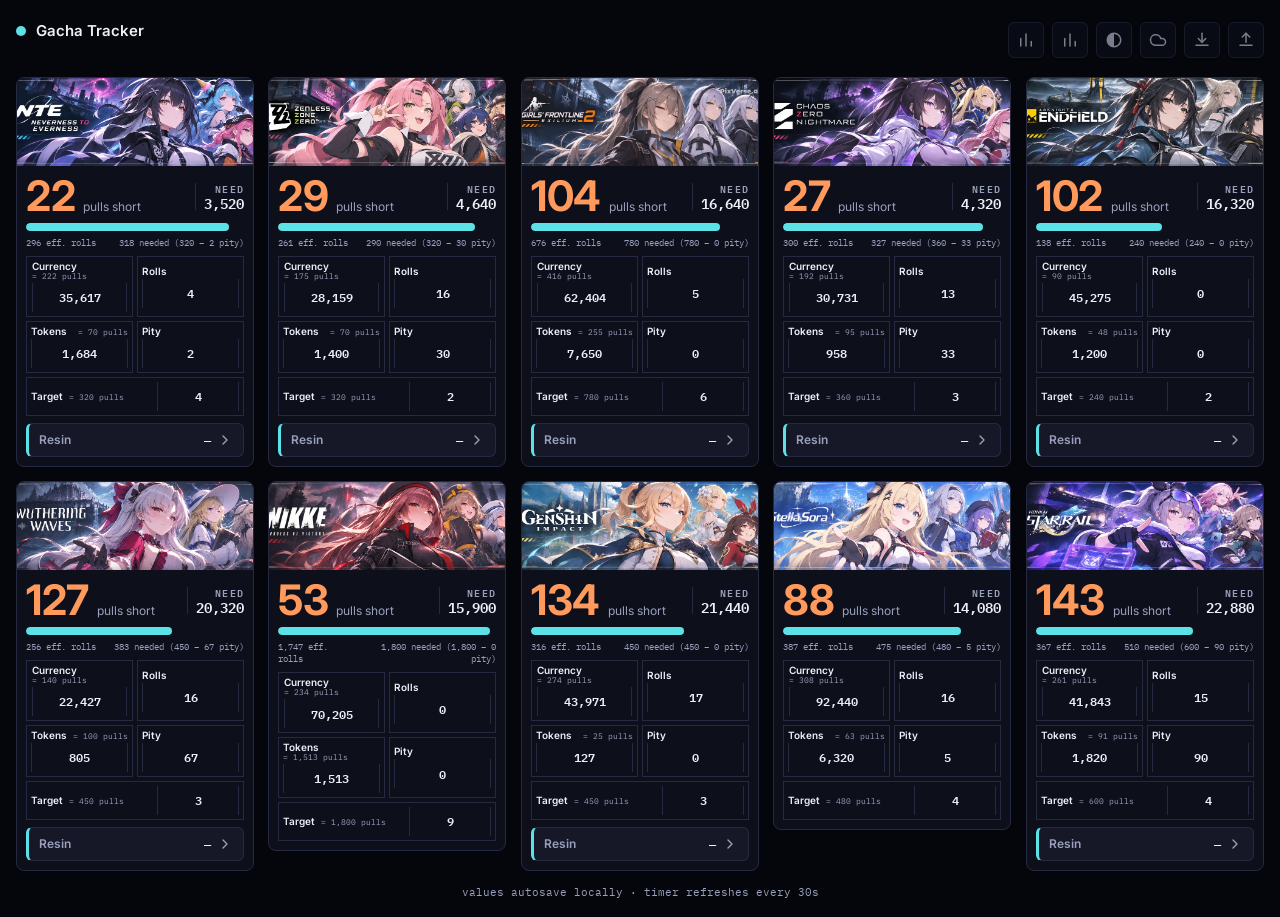
==== commit 82d50921: "updated gfl2 banner image to gif" ====
--- a/index.html
+++ b/index.html
@@ -69,7 +69,7 @@
     defaults:{ gems:35617, rolls:4, glitter:1684, pity:2, target:4, resin:24, thresh:40 } },
   { id:"ZZZ", gemPerPull:160, glitterPerPull:20, glitterName:"Starglitter", targetMult:160, deficitPerPull:160, resinCap:240, regenMin:6,
     defaults:{ gems:28159, rolls:16, glitter:1400, pity:30, target:2, resin:1, thresh:60 } },
-  { id:"GFL2", gemPerPull:150, glitterPerPull:30, glitterName:"Starglitter", targetMult:130, deficitPerPull:160, resinCap:260, regenMin:5,
+  { id:"GFL2", banner:"gfl2_banner.gif", gemPerPull:150, glitterPerPull:30, glitterName:"Starglitter", targetMult:130, deficitPerPull:160, resinCap:260, regenMin:5,
     defaults:{ gems:62404, rolls:5, glitter:7650, pity:0, target:6, resin:22, thresh:120 } },
   { id:"CZN", gemPerPull:160, glitterPerPull:10, glitterName:"Starglitter", targetMult:120, deficitPerPull:160, resinCap:320, regenMin:6,
     defaults:{ gems:30731, rolls:13, glitter:958, pity:33, target:3, resin:105, thresh:20 } },
@@ -157,6 +157,7 @@
 function render(g){
   const p = g.id;
   const slug = p.toLowerCase().replace(/\s+/g,"-");
+  const banner = g.banner || `${slug}.jpg`;
   const spec = `${g.targetMult} pity · ${g.gemPerPull}/pull · ${g.glitterPerPull} tokens` + (g.resinCap?` · ${g.resinCap} cap · ${g.regenMin}min`:"");
   const fields = FIELDS.map(([key,label,subId])=>`
       <div class="field">
@@ -188,7 +189,7 @@
       </div>
     </details>` : "";
   return `<div class="game" id="game-${p}" role="group" aria-label="${p} tracker">
-    <div class="ghead" style="background-image:url('assets/${slug}.jpg')">
+    <div class="ghead" style="background-image:url('assets/${banner}')">
       <span class="info-wrap">
         <button type="button" tabindex="-1" class="info" aria-label="${p} rates and limits" aria-describedby="${p}-tip">i</button>
         <span class="tip" role="tooltip" id="${p}-tip">${spec}</span>
--- a/css/base.css
+++ b/css/base.css
@@ -11,7 +11,7 @@
 
   /* --- tools: theme / export / import --- */
   .tools{position:absolute;top:0;right:0;z-index:5;display:flex;gap:8px;}
-  .tool{width:36px;height:36px;padding:0;display:grid;place-items:center;background:var(--card);border:1px solid var(--border);border-radius:var(--r-sm);color:var(--soft);cursor:pointer;opacity:.6;transition:opacity .15s ease,background .15s ease,color .15s ease;text-decoration:none;}
+  .tool{width:36px;height:36px;padding:0;display:grid;place-items:center;background:var(--card);border:1px solid var(--border);border-radius:var(--r-sm);color:var(--soft);cursor:pointer;opacity:.6;transition:opacity .22s cubic-bezier(.2,.7,.3,1),background-color .22s cubic-bezier(.2,.7,.3,1),color .22s cubic-bezier(.2,.7,.3,1),border-color .22s cubic-bezier(.2,.7,.3,1);text-decoration:none;}
   .tool:hover{opacity:1;background:var(--hover);color:var(--acc);}
   .tool:active{background:var(--focus);}
   .tool:focus-visible{opacity:1;outline:2px solid var(--acc);outline-offset:2px;}
@@ -24,7 +24,7 @@
   .theme-wrap{position:relative;}
   .theme-menu{position:absolute;top:42px;right:0;z-index:20;min-width:168px;padding:4px;background:var(--card);border:1px solid var(--border);border-radius:var(--r);box-shadow:0 14px 34px rgba(0,0,0,.6);}
   .theme-menu[hidden]{display:none;}
-  .theme-opt{display:flex;align-items:center;gap:9px;width:100%;padding:8px 9px;background:none;border:0;border-radius:var(--r-sm);color:var(--soft);font:600 12px/1.2 var(--display);text-align:left;cursor:pointer;}
+  .theme-opt{display:flex;align-items:center;gap:9px;width:100%;padding:8px 9px;background:none;border:0;border-radius:var(--r-sm);color:var(--soft);font:600 12px/1.2 var(--display);text-align:left;cursor:pointer;transition:background-color .22s cubic-bezier(.2,.7,.3,1),color .22s cubic-bezier(.2,.7,.3,1);}
   .theme-opt:hover{background:var(--hover);color:var(--txt);}
   .theme-opt:focus-visible{outline:2px solid var(--acc);outline-offset:-2px;}
   .theme-opt[aria-selected="true"]{color:var(--txt);}
@@ -48,7 +48,7 @@
   .ghead::before{content:"";position:absolute;inset:0;background:none;}
   .ghead h2{position:relative;margin:0;padding:0 64px 0 18px;font:600 14px/1.1 var(--display);letter-spacing:.08em;text-transform:uppercase;color:var(--txt);text-shadow:0 1px 6px rgba(0,0,0,.7);}
   .info-wrap{position:absolute;top:10px;right:10px;}
-  .info{width:26px;height:26px;display:grid;place-items:center;border-radius:50%;border:1px solid rgba(255,255,255,.4);background:var(--ov-info);color:var(--txt);font:600 13px/1 var(--display);cursor:pointer;padding:0;opacity:0;pointer-events:none;transition:opacity .15s ease;}
+  .info{width:26px;height:26px;display:grid;place-items:center;border-radius:50%;border:1px solid rgba(255,255,255,.4);background:var(--ov-info);color:var(--txt);font:600 13px/1 var(--display);cursor:pointer;padding:0;opacity:0;pointer-events:none;transition:opacity .22s cubic-bezier(.2,.7,.3,1),color .22s cubic-bezier(.2,.7,.3,1),border-color .22s cubic-bezier(.2,.7,.3,1);}
   .ghead:hover .info,.ghead:focus-within .info{opacity:1;pointer-events:auto;}
   .info:hover{border-color:var(--acc);color:var(--acc);}
   .info:focus-visible{outline:2px solid var(--acc);outline-offset:2px;}
@@ -82,7 +82,7 @@
   .fl-name{font:600 13px/1.2 var(--display);color:var(--txt);}
   .fl-sub{font:400 10px/1.2 var(--mono);color:var(--muted);white-space:nowrap;}
   .stepper{display:flex;flex:0 0 auto;align-items:center;background:var(--field);border:1px solid var(--border);border-radius:var(--r-sm);overflow:hidden;}
-  .step{width:36px;height:40px;display:grid;place-items:center;background:var(--card);border:0;color:var(--muted);font:400 18px/1 var(--display);cursor:pointer;padding:0;}
+  .step{width:36px;height:40px;display:grid;place-items:center;background:var(--card);border:0;color:var(--muted);font:400 18px/1 var(--display);cursor:pointer;padding:0;transition:background-color .22s cubic-bezier(.2,.7,.3,1),color .22s cubic-bezier(.2,.7,.3,1);}
   .step:hover:not(:disabled){background:var(--hover);color:var(--acc);}
   .step:focus-visible{outline:2px solid var(--acc);outline-offset:-2px;}
   .step:disabled{opacity:.35;cursor:default;}
@@ -92,7 +92,7 @@
 
   /* --- resin panel --- */
   .resin{margin:0;}
-  .resin-btn{display:flex;align-items:center;justify-content:space-between;gap:8px;height:44px;padding:0 16px;background:var(--raised);border:1px solid var(--border);border-left:3px solid var(--acc);border-radius:var(--r-sm);color:var(--muted);font:600 12px/1 var(--display);cursor:pointer;list-style:none;}
+  .resin-btn{display:flex;align-items:center;justify-content:space-between;gap:8px;height:44px;padding:0 16px;background:var(--raised);border:1px solid var(--border);border-left:3px solid var(--acc);border-radius:var(--r-sm);color:var(--muted);font:600 12px/1 var(--display);cursor:pointer;list-style:none;transition:background-color .22s cubic-bezier(.2,.7,.3,1);}
   .resin-btn::-webkit-details-marker{display:none;}
   .resin-btn::marker{content:"";}
   .resin-btn:hover{background:var(--hover);}
@@ -123,7 +123,7 @@
 
   /* --- motion --- */
   @media (prefers-reduced-motion:reduce){
-    .chev,.fill,.info{transition:none;}
+    .chev,.fill,.info,.tool,.theme-opt,.step,.resin-btn{transition:none;}
   }
   @media (hover:none),(pointer:coarse){.ghead .info{opacity:1;pointer-events:auto;}}
 
@@ -151,7 +151,7 @@
   .fl-sub{font-size:9px;line-height:1.1;}
   .stepper{position:relative;display:block;width:100%;height:29px;overflow:visible;border:0;border-radius:0;background:transparent;}
   .sinput{display:block;width:100%;height:29px;padding:0 3px;font-size:12px;}
-  .step{position:absolute;z-index:1;top:3px;width:22px;height:23px;padding:0;border-radius:0;font-size:15px;line-height:1;opacity:0;transition:opacity .12s ease,background-color .12s ease;}
+  .step{position:absolute;z-index:1;top:3px;width:22px;height:23px;padding:0;border-radius:0;font-size:15px;line-height:1;opacity:0;transition:opacity .22s cubic-bezier(.2,.7,.3,1),background-color .22s cubic-bezier(.2,.7,.3,1),color .22s cubic-bezier(.2,.7,.3,1);}
   .step:first-child{left:3px;}
   .step:last-child{right:3px;}
   .stepper:hover .step,.stepper:focus-within .step{opacity:1;}
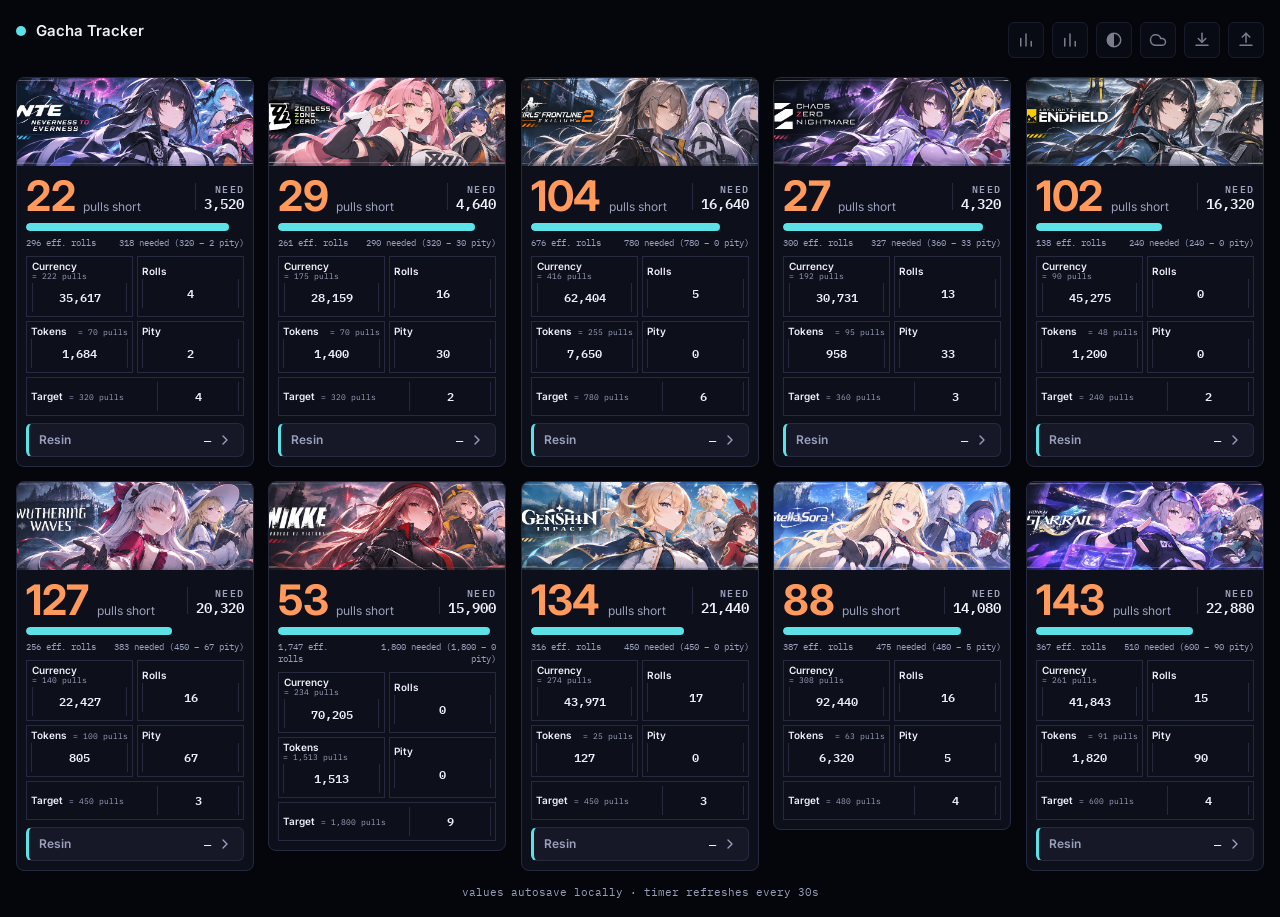
==== commit 796d905b: "updated gfl2 banner image to jpg" ====
--- a/index.html
+++ b/index.html
@@ -69,7 +69,7 @@
     defaults:{ gems:35617, rolls:4, glitter:1684, pity:2, target:4, resin:24, thresh:40 } },
   { id:"ZZZ", gemPerPull:160, glitterPerPull:20, glitterName:"Starglitter", targetMult:160, deficitPerPull:160, resinCap:240, regenMin:6,
     defaults:{ gems:28159, rolls:16, glitter:1400, pity:30, target:2, resin:1, thresh:60 } },
-  { id:"GFL2", banner:"gfl2_banner.gif", gemPerPull:150, glitterPerPull:30, glitterName:"Starglitter", targetMult:130, deficitPerPull:160, resinCap:260, regenMin:5,
+  { id:"GFL2", banner:"gfl2.jpg", gemPerPull:150, glitterPerPull:30, glitterName:"Starglitter", targetMult:130, deficitPerPull:160, resinCap:260, regenMin:5,
     defaults:{ gems:62404, rolls:5, glitter:7650, pity:0, target:6, resin:22, thresh:120 } },
   { id:"CZN", gemPerPull:160, glitterPerPull:10, glitterName:"Starglitter", targetMult:120, deficitPerPull:160, resinCap:320, regenMin:6,
     defaults:{ gems:30731, rolls:13, glitter:958, pity:33, target:3, resin:105, thresh:20 } },
